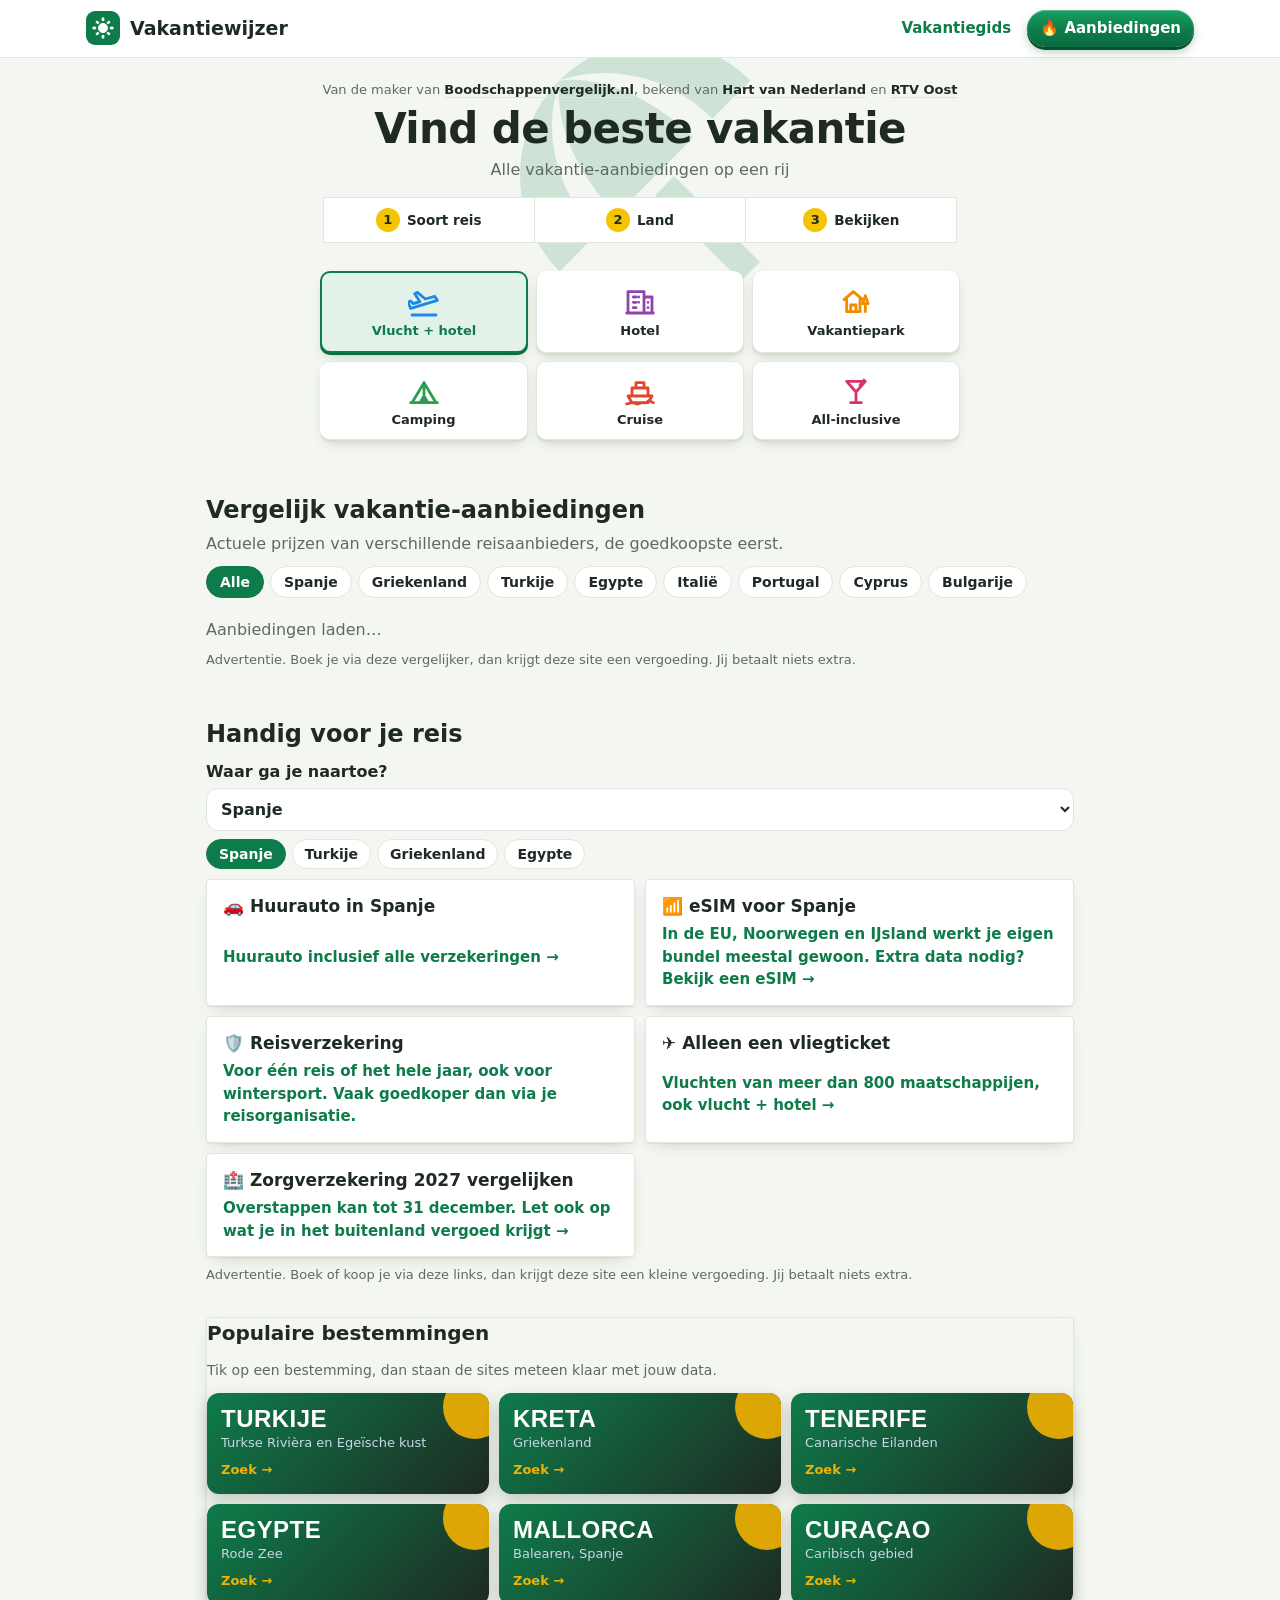
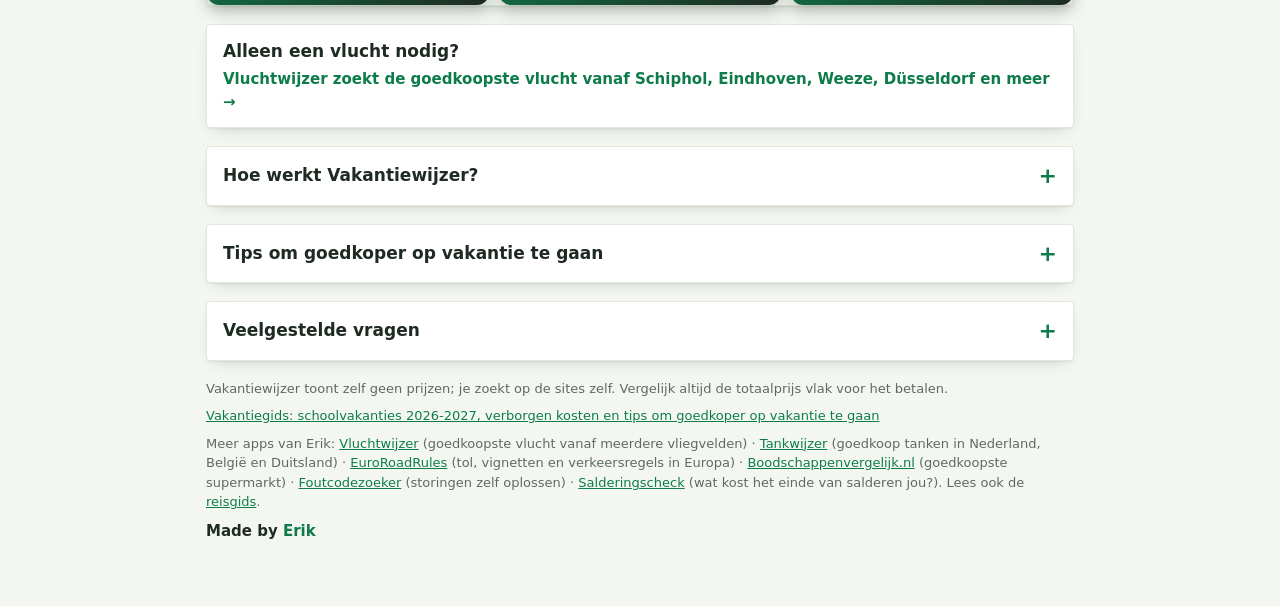
==== site/index.html @ 36daf171 "All-inclusive: Spanje, Italië en Portugal verbergen (geen aanbod) Co-Authored-By: Claude Opus 5.5 <n" ====
<!doctype html>
<html lang="nl">
<head>
<meta charset="utf-8">
<meta name="viewport" content="width=device-width, initial-scale=1, viewport-fit=cover">
<meta name="e0d5a73bd035a1c" content="277030417ea9ada19f69ae08c41fb74b">
<title>Vakantiewijzer – vakantie, park en camping vergelijken</title>
<meta name="description" content="Vul je vakantie één keer in en zoek tegelijk op de beste Nederlandse vakantiesites: pakketreizen, all-inclusive, hotels, vakantieparken en campings. Gratis app.">
<meta name="robots" content="index, follow">
<link rel="canonical" href="https://vakantietoppers.netlify.app/">
<meta property="og:url" content="https://vakantietoppers.netlify.app/">
<meta property="og:type" content="website">
<meta property="og:locale" content="nl_NL">
<meta property="og:site_name" content="Vakantiewijzer">
<meta property="og:title" content="Vakantiewijzer – vakantie, park en camping vergelijken">
<meta property="og:description" content="Zoek tegelijk op Booking.com, Zoover, TUI, Sunweb, Center Parcs, Landal, Eurocampings en meer.">
<meta property="og:image" content="https://vakantietoppers.netlify.app/deelplaatje.png">
<meta property="og:image:width" content="1200">
<meta property="og:image:height" content="630">
<meta name="twitter:card" content="summary_large_image">
<script type="application/ld+json">{"@context":"https://schema.org","@graph":[{"@type":"WebSite","@id":"https://vakantietoppers.netlify.app/#site","url":"https://vakantietoppers.netlify.app/","name":"Vakantiewijzer","inLanguage":"nl","publisher":{"@id":"https://vakantietoppers.netlify.app/#erik"}},{"@type":"Person","@id":"https://vakantietoppers.netlify.app/#erik","name":"Erik","email":"djbeltman35@gmail.com"},{"@type":"WebApplication","name":"Vakantiewijzer","url":"https://vakantietoppers.netlify.app/","applicationCategory":"TravelApplication","operatingSystem":"Alle (web-app)","inLanguage":"nl","isAccessibleForFree":true,"description":"Gratis app om pakketreizen, hotels, vakantieparken en campings in één keer te zoeken op de beste Nederlandse vakantiesites.","featureList":["Pakketreis, hotel, vakantiepark of camping","Zoekopdracht ingevuld op Booking.com, Expedia, Hotels.com, Kayak en Airbnb","Schoolvakanties 2026-2027 met één tik","Filter all-inclusive"],"offers":{"@type":"Offer","price":"0","priceCurrency":"EUR"},"author":{"@id":"https://vakantietoppers.netlify.app/#erik"},"image":"https://vakantietoppers.netlify.app/deelplaatje.png"},{"@type":"FAQPage","mainEntity":[{"@type":"Question","name":"Is Vakantiewijzer gratis?","acceptedAnswer":{"@type":"Answer","text":"Ja. Vakantiewijzer is gratis en je hebt geen account nodig. Je boekt zelf op de vakantiesite die je kiest."}},{"@type":"Question","name":"Toont Vakantiewijzer zelf prijzen?","acceptedAnswer":{"@type":"Answer","text":"Nee. Je vult je reis één keer in en opent dezelfde zoekopdracht op de vakantiesites. Bij Booking.com, Expedia, Hotels.com, Kayak en Airbnb staan je bestemming, data en personen al ingevuld."}},{"@type":"Question","name":"Op welke sites kan ik zoeken?","acceptedAnswer":{"@type":"Answer","text":"Voor pakketreizen onder meer Zoover, TUI, Sunweb, Corendon, D-reizen, Prijsvrij, VakantieDiscounter en ANWB Reizen. Voor hotels Booking.com, Expedia, Hotels.com, Kayak, Trivago en Airbnb. Voor vakantieparken onder meer Center Parcs, Landal, Roompot en EuroParcs, en voor campings onder meer Eurocampings."}},{"@type":"Question","name":"Wanneer zijn de schoolvakanties in 2026-2027?","acceptedAnswer":{"@type":"Answer","text":"De kerstvakantie is van 19 december 2026 tot en met 3 januari 2027 in alle regio's. De zomervakantie 2027 begint in regio Noord op 10 juli, in Midden op 17 juli en in Zuid op 24 juli."}},{"@type":"Question","name":"Waar let ik op bij een pakketreis?","acceptedAnswer":{"@type":"Answer","text":"Vergelijk de totaalprijs vlak voor het betalen. De Consumentenbond vond dat 83% van de aanbiedingen niet te boeken was voor de geadverteerde prijs. Let op toeristenbelasting, boekingskosten en verplichte bijdragen."}}]}]}</script>
<meta name="theme-color" content="#0e7c4a">
<link rel="manifest" href="manifest.webmanifest">
<link rel="icon" href="icon-192.png" type="image/png">
<link rel="apple-touch-icon" href="apple-touch-icon.png">
<meta name="apple-mobile-web-app-capable" content="yes">
<meta name="mobile-web-app-capable" content="yes">
<meta name="apple-mobile-web-app-title" content="Vakantiewijzer">
<link rel="preload" href="/fonts/big-shoulders-display-900.woff2" as="font" type="font/woff2" crossorigin><link rel="preload" href="/fonts/big-shoulders-display-800.woff2" as="font" type="font/woff2" crossorigin><link rel="preload" href="/fonts/atkinson-hyperlegible-400.woff2" as="font" type="font/woff2" crossorigin><style>@font-face{font-family:'Atkinson Hyperlegible';font-style:normal;font-weight:400;font-display:optional;src:url(/fonts/atkinson-hyperlegible-400.woff2) format('woff2')}@font-face{font-family:'Atkinson Hyperlegible';font-style:normal;font-weight:700;font-display:optional;src:url(/fonts/atkinson-hyperlegible-700.woff2) format('woff2')}@font-face{font-family:'Big Shoulders Display';font-style:normal;font-weight:700;font-display:swap;src:url(/fonts/big-shoulders-display-700.woff2) format('woff2')}@font-face{font-family:'Big Shoulders Display';font-style:normal;font-weight:800;font-display:swap;src:url(/fonts/big-shoulders-display-800.woff2) format('woff2')}@font-face{font-family:'Big Shoulders Display';font-style:normal;font-weight:900;font-display:swap;src:url(/fonts/big-shoulders-display-900.woff2) format('woff2')}@font-face{font-family:'JetBrains Mono';font-style:normal;font-weight:500;font-display:optional;src:url(/fonts/jetbrains-mono-500.woff2) format('woff2')}@font-face{font-family:'JetBrains Mono';font-style:normal;font-weight:700;font-display:optional;src:url(/fonts/jetbrains-mono-700.woff2) format('woff2')}
/* Layout: zelfde familie als Vluchtwijzer. Telefoon: één kolom (soort vakantie, vier vragen, sites). Computer: formulier links, sites rechts. */
:root{
  --bg:#f4f7f1; --paper:#FFFFFF; --ink:#1e2a22; --muted:#5d6a61; --line:#e1e7dc; --soft:#f7faf5;
  --accent:#0e7c4a; --accent-ink:#FFFFFF; --accent-soft:#e2f2e8; --signal:#F2B200; --signal-ink:#1A1400; --good:#1D7A4C; --good-soft:#E3F3EA; --warn:#9A5B00; --warn-soft:#FBF0DA;
  --f-display:"Big Shoulders Display","Arial Narrow",Impact,sans-serif;
  --f-body:"Atkinson Hyperlegible",system-ui,-apple-system,"Segoe UI",sans-serif;
  --f-mono:"JetBrains Mono",ui-monospace,Menlo,Consolas,monospace;
  --r:14px; color-scheme:light;
}
@media (prefers-color-scheme: dark){:root{
  --bg:#121813; --paper:#1a221c; --ink:#e9efe8; --muted:#a3b0a6; --line:#2b362e; --soft:#161e18;
  --accent:#3fbf7f; --accent-ink:#0f1a13; --accent-soft:#1d3326; --good:#62CC98; --good-soft:#163527; --warn:#F2B866; --warn-soft:#3A2C12; color-scheme:dark}}
*{box-sizing:border-box}
html{padding-top:env(safe-area-inset-top,0px);padding-bottom:env(safe-area-inset-bottom,0px);background:var(--bg)}
body{margin:0;background:var(--bg);color:var(--ink);font-family:var(--f-body);font-size:16px;line-height:1.5;-webkit-text-size-adjust:100%}
[hidden]{display:none!important}
button{font:inherit;color:inherit}
:focus-visible{outline:3px solid var(--signal);outline-offset:2px}
.wrap{max-width:640px;margin:0 auto;padding-block:16px 48px;padding-left:max(16px,env(safe-area-inset-left,0px));padding-right:max(16px,env(safe-area-inset-right,0px));display:grid;grid-template-columns:minmax(0,1fr);gap:18px}

.brand{display:flex;align-items:center;gap:12px;min-width:0}
.mark{width:52px;height:52px;border-radius:12px;background:var(--accent);display:grid;place-items:center;flex:none}
.mark svg{width:32px;height:32px;fill:#fff}
.brand b{font-family:var(--f-display);font-weight:900;-webkit-text-stroke:.6px currentColor;font-size:44px;letter-spacing:.02em;text-transform:uppercase;line-height:1;white-space:nowrap;overflow:hidden}
.brand b span{background:var(--signal);color:var(--signal-ink);padding:0 .08em;margin-left:.04em;-webkit-text-stroke-color:var(--signal-ink)}
.hero h1{font-family:var(--f-display);font-weight:800;text-transform:uppercase;font-size:40px;line-height:1.05;margin:4px 0 0;white-space:nowrap;overflow:hidden}

/* soort vakantie */
.types{display:grid;grid-template-columns:repeat(5,minmax(0,1fr));gap:6px}
.types button{display:grid;justify-items:center;gap:4px;padding:12px 4px;border-radius:12px;border:1px solid var(--line);background:var(--paper);cursor:pointer;font-weight:700;font-size:13px;line-height:1.2;text-align:center;color:var(--muted)}
.types button svg{width:28px;height:28px;fill:none;stroke:currentColor;stroke-width:1.8;stroke-linecap:round;stroke-linejoin:round}
.types button[aria-pressed="true"]{border:2px solid var(--accent);color:var(--accent);background:var(--accent-soft)}

/* formulier */
form.card{background:var(--paper);border:1px solid var(--line);border-radius:var(--r);display:grid;padding:6px 16px 18px}
.step{display:grid;grid-template-columns:32px minmax(0,1fr);gap:4px 12px;padding:16px 0;border-bottom:1px solid var(--line)}
.step:last-of-type{border-bottom:0}
.num{grid-row:1 / span 2;width:32px;height:32px;border-radius:50%;background:var(--accent-soft);color:var(--accent);font-weight:700;display:grid;place-items:center;font-size:15px}
.step h2{margin:3px 0 8px;font-size:18px;font-weight:700;line-height:1.3}
.step .body{display:grid;grid-template-columns:minmax(0,1fr);gap:10px;min-width:0}
.hint{margin:0;font-size:14px;color:var(--muted)}
.field{width:100%;min-width:0;font:inherit;font-size:17px;color:var(--ink);background:var(--soft);border:1px solid var(--line);border-radius:10px;padding:12px 14px;min-height:50px}
label{display:grid;gap:4px;min-width:0}
.lbl{font-size:13px;font-weight:700;color:var(--muted)}
.dates{display:grid;grid-template-columns:1fr 1fr;gap:10px}
.dates input{font-size:16px}
.nights{font-size:14px;color:var(--muted)}
.pax{display:flex;align-items:center;justify-content:space-between;gap:12px}
.stepper{display:flex;align-items:center;gap:6px}
.stepper button{width:44px;height:44px;border-radius:50%;border:1px solid var(--line);background:var(--soft);font-size:22px;font-weight:700;cursor:pointer;line-height:1}
.stepper input{width:3ch;text-align:center;border:0;background:none;font:inherit;font-size:20px;font-weight:700;color:var(--ink);padding:0;-moz-appearance:textfield}
.stepper input::-webkit-inner-spin-button{-webkit-appearance:none}
.switch{display:flex;align-items:center;justify-content:space-between;gap:12px;cursor:pointer;padding:4px 0}
.switch input{appearance:none;-webkit-appearance:none;width:50px;height:30px;border-radius:999px;background:var(--line);position:relative;cursor:pointer;flex:none;margin:0;transition:background .2s}
.switch input::after{content:"";position:absolute;top:3px;left:3px;width:24px;height:24px;border-radius:50%;background:#fff;box-shadow:0 1px 3px rgba(0,0,0,.3);transition:left .2s}
.switch input:checked{background:var(--accent)}
.switch input:checked::after{left:23px}
.aiNote{margin:0;font-size:14px;color:var(--accent);background:var(--accent-soft);border-radius:10px;padding:8px 12px}
.site .tip{grid-column:1 / -1;font-size:13px;color:var(--accent);background:var(--accent-soft);border-radius:8px;padding:6px 10px}
.err{color:#C2362B;font-weight:700;margin:4px 0 0}
.go{width:100%;margin-top:6px;padding:16px;border:0;border-radius:12px;background:var(--accent);color:var(--accent-ink);font-size:18px;font-weight:700;cursor:pointer}

/* resultaten */
.results{display:grid;gap:12px;align-content:start}
.results h2.big{font-family:var(--f-display);font-weight:800;text-transform:uppercase;font-size:48px;line-height:1;margin:6px 0 0;color:var(--accent);white-space:nowrap;overflow:hidden}
.summary{color:var(--muted);font-size:15px;margin:0}
.summary strong{color:var(--ink)}
.group{display:grid;gap:10px}
.group h3{margin:6px 0 0;font-size:15px;text-transform:uppercase;letter-spacing:.06em;color:var(--muted)}
.sites{list-style:none;margin:0;padding:0;display:grid;gap:10px}
.site{display:grid;grid-template-columns:minmax(0,1fr) auto;align-items:center;gap:6px 14px;padding:14px 16px;border-radius:var(--r);border:1px solid var(--line);background:var(--paper);text-decoration:none;color:inherit}
.site:hover{border-color:var(--accent)}
.site .nm{font-weight:700;font-size:18px;display:flex;align-items:center;gap:8px;flex-wrap:wrap}
.site .why{grid-column:1;font-size:14px;color:var(--muted)}
.site .warn{grid-column:1 / -1;font-size:13px;color:var(--warn);background:var(--warn-soft);border-radius:8px;padding:6px 10px}
.site .go2{grid-row:1 / span 2;grid-column:2;font-weight:700;color:var(--accent);white-space:nowrap}
.badge{font-size:12px;font-weight:700;padding:3px 8px;border-radius:999px;background:var(--soft);color:var(--muted)}
.badge.ok{background:var(--good-soft);color:var(--good)}
.badge.top{background:var(--signal);color:var(--signal-ink)}
.ready .site{border-left:4px solid var(--accent)}
.note{margin:0;font-size:14px;color:var(--muted)}

details.card{background:var(--paper);border:1px solid var(--line);border-radius:var(--r)}
details summary{list-style:none;cursor:pointer;padding:16px;display:flex;align-items:center;gap:10px;font-weight:700;font-size:17px}
details summary::-webkit-details-marker{display:none}
details summary::after{content:"+";margin-left:auto;font-size:22px;color:var(--accent);line-height:1}
details[open] summary::after{content:"−"}
details .inner{padding:0 16px 16px;display:grid;gap:10px}
details .inner p{margin:0;max-width:65ch}
details .inner a{color:var(--accent)}
.tips{margin:0;padding-left:20px;display:grid;gap:8px}
footer{color:var(--muted);font-size:13px;text-align:center;display:grid;gap:8px}
footer p{margin:0}
footer a{color:var(--accent)}
footer .made{font-size:15px;font-weight:700;color:var(--ink)}
footer .made a{color:var(--accent);text-decoration:none}

@media (max-width:420px){.types button{font-size:11px;padding:10px 2px}.types button svg{width:24px;height:24px}}
@media (max-width:380px){.dates{grid-template-columns:1fr}}
@media (min-width:960px){
  .wrap{max-width:1180px;grid-template-columns:420px minmax(0,1fr);column-gap:40px;padding-block:0 64px;align-items:start}
  form.card{position:sticky;top:20px}
  .col{padding-top:28px}
  footer{text-align:left}
  .sites{grid-template-columns:1fr 1fr}
}
@media (min-width:960px) and (max-height:820px){form.card{position:static}}
@media (prefers-reduced-motion:reduce){*{scroll-behavior:auto!important}}
.partners{margin:14px 0}.partners h2{margin:0 0 8px}.pgrid{display:grid;gap:10px;margin-top:10px}@media(min-width:700px){.pgrid{grid-template-columns:1fr 1fr}}.partners .ad{font-size:13px;color:var(--muted);margin:8px 0 0}.rp-l{display:grid;gap:4px;font-weight:700}.rp-l select{padding:10px;border:1px solid var(--line);border-radius:12px;font:inherit;background:var(--paper);color:var(--ink)}.rp-chips{display:flex;gap:6px;flex-wrap:wrap;margin-top:8px}.rp-chips button{border:1px solid var(--line);background:var(--paper);color:var(--ink);border-radius:999px;padding:6px 12px;font:600 14px var(--f-body);cursor:pointer}.rp-chips button.on{background:var(--accent);color:var(--accent-ink);border-color:var(--accent)}[hidden]{display:none!important}
.sister{display:grid;gap:4px;padding:14px 16px;border-radius:14px;border:1px solid var(--line);background:var(--paper);text-decoration:none;color:var(--ink)}
.sister b{font-size:17px}.sister span{color:var(--accent);font-weight:700;font-size:15px}
.sister:hover{border-color:var(--accent)}
footer .apps a{color:var(--accent)}
.brand b{font-size:min(44px,10.9vw)}.hero h1{font-size:min(40px,10.6vw)}@media(min-width:960px){.brand b{font-size:56px}.hero h1{font-size:44px}}
/* blauwe kop met zon */
.top{background:linear-gradient(160deg,#0e7c4a 0%,#0a6239 55%,#1e2a22 100%);color:#fff;overflow:hidden}
.top-in{position:relative;max-width:640px;margin:0 auto;padding-block:18px 64px;padding-left:max(16px,env(safe-area-inset-left,0px));padding-right:max(16px,env(safe-area-inset-right,0px));display:grid;grid-template-columns:minmax(0,1fr);gap:14px}
.top .brand b{color:#fff;-webkit-text-stroke-color:#fff}
.top .brand b span{-webkit-text-stroke-color:var(--signal-ink)}
.top .mark{background:#fff}.top .mark svg{fill:#0e7c4a}
.top .hero{position:relative;z-index:1}
.top .hero h1{color:#fff;margin:0}
.lead{margin:6px 0 0;font-size:17px;line-height:1.45;color:#DCE8F6;max-width:52ch}
.chips{list-style:none;margin:12px 0 0;padding:0;display:flex;flex-wrap:wrap;gap:8px}
.chips li{font-size:13px;font-weight:700;padding:5px 11px 5px 26px;border-radius:999px;background:rgba(255,255,255,.12);border:1px solid rgba(255,255,255,.22);position:relative}
.chips li::before{content:"";position:absolute;left:10px;top:50%;width:8px;height:8px;margin-top:-4px;border-radius:50%;background:var(--signal)}
.arc{position:absolute;right:-50px;top:-40px;width:220px;height:auto;color:rgba(242,178,0,.4);pointer-events:none}
.top .types{position:relative;z-index:1}
.top .types button{background:rgba(255,255,255,.1);border-color:rgba(255,255,255,.25);color:#fff}
.top .types button[aria-pressed="true"]{background:#fff;color:var(--accent);border:2px solid var(--signal)}
form.card{margin-top:-48px;position:relative;z-index:2;box-shadow:0 14px 34px rgba(20,40,28,.18)}
.col{display:grid;grid-template-columns:minmax(0,1fr);gap:18px;min-width:0}
.svw{margin-top:4px}
select.field{appearance:auto;cursor:pointer;font-size:16px}
.site{transition:transform .15s,box-shadow .15s}
.site:hover{transform:translateY(-2px);box-shadow:0 10px 24px rgba(20,40,28,.12)}

/* populaire bestemmingen */
.dests{display:grid;gap:12px}
.dests h2{margin:0;font-size:20px}
.tiles{list-style:none;margin:0;padding:0;display:grid;grid-template-columns:repeat(2,minmax(0,1fr));gap:10px}
.tile{width:100%;display:grid;gap:2px;justify-items:start;text-align:left;padding:14px;border-radius:12px;border:0;cursor:pointer;color:#fff;background:linear-gradient(135deg,#0e7c4a,#1e2a22);position:relative;overflow:hidden;min-height:96px}
.tile::after{content:"";position:absolute;right:-18px;top:-18px;width:64px;height:64px;border-radius:50%;background:var(--signal);opacity:.9}
.tile b{font-family:var(--f-display);font-weight:800;text-transform:uppercase;font-size:24px;line-height:1;letter-spacing:.02em;position:relative;z-index:1}
.tile .where{font-size:13px;color:#C9D7E8}
.tile .look{margin-top:6px;font-size:13px;font-weight:700;color:var(--signal)}
.tile:hover{background:linear-gradient(135deg,#0B6CD0,#0e7c4a)}
.faq h3{margin:4px 0 0;font-size:16px}
@media (prefers-reduced-motion:reduce){.site:hover{transform:none}}
@media (max-width:599px){.chips{display:none}.top-in{padding-block:16px 60px}}
@media (min-width:960px){
  .top-in{max-width:1180px;padding-block:28px 88px}
  .top .hero{max-width:640px}
  .top .types{max-width:640px}
  .arc{right:60px;top:20px;width:260px}
  form.card{margin-top:-64px}
  .tiles{grid-template-columns:repeat(3,minmax(0,1fr))}
}

/* schaduw: witte blokken komen naar voren */
:root{--lift:0 2px 4px rgba(20,40,28,.10),0 10px 22px rgba(20,40,28,.16),0 24px 44px rgba(20,40,28,.12);--lift-hi:0 4px 8px rgba(20,40,28,.12),0 18px 34px rgba(20,40,28,.22),0 34px 60px rgba(20,40,28,.16)}
@media (prefers-color-scheme:dark){:root:not([data-theme="light"]){--lift:0 0 0 1px rgba(255,255,255,.06),0 8px 22px rgba(0,0,0,.45);--lift-hi:0 0 0 1px rgba(255,255,255,.1),0 14px 30px rgba(0,0,0,.55)}}
:root[data-theme="dark"]{--lift:0 0 0 1px rgba(255,255,255,.06),0 8px 22px rgba(0,0,0,.45);--lift-hi:0 0 0 1px rgba(255,255,255,.1),0 14px 30px rgba(0,0,0,.55)}
.card,.site,.sister{box-shadow:var(--lift)}
.site:hover,.sister:hover{box-shadow:var(--lift-hi)}
form.card{box-shadow:var(--lift-hi)}
.tile{box-shadow:0 6px 16px rgba(20,40,28,.22)}
.top .types button[aria-pressed="true"]{box-shadow:0 8px 20px rgba(0,0,0,.25)}
.dcv{margin:14px 0}.dcv h2{margin:0 0 4px}.dcv-sub{margin:0 0 10px;color:var(--muted)}.dcv-chips [hidden]{display:none!important}.dcv-chips{display:flex;gap:6px;overflow-x:auto;scrollbar-width:none;padding-bottom:4px;margin-bottom:10px}.dcv-chips button{flex:0 0 auto;border:1px solid var(--line);background:var(--paper);color:var(--ink);border-radius:999px;padding:7px 13px;font:600 14px var(--f-body);cursor:pointer}.dcv-chips button.on{background:var(--accent);color:var(--accent-ink);border-color:var(--accent)}.dcv-frame{display:block;width:100%;border:0;height:0;overflow:hidden}.dcv-laden{color:var(--muted);margin:6px 0}.dcv-meer{display:block;width:100%;margin-top:10px;padding:12px;border:1px solid var(--accent);background:transparent;color:var(--accent);border-radius:12px;font:700 15px var(--f-body);cursor:pointer}.dcv .ad{font-size:13px;color:var(--muted);margin:8px 0 0}
.badge.ad{background:transparent;border:1px solid var(--line);color:var(--muted);font-weight:600}

/* gbstijl:start */
.top{background:transparent!important;color:var(--ink)!important;overflow:visible!important}
.gbbar{background:var(--paper);border-bottom:1px solid var(--line);position:sticky;top:0;z-index:20}
.gbbar .in{max-width:1140px;margin:0 auto;padding:9px max(16px,env(safe-area-inset-left,0px));display:flex;align-items:center;gap:10px}
.gbbar .brand{display:flex;align-items:center;gap:10px;text-decoration:none;color:var(--ink)}
.gbbar .mark{width:34px!important;height:34px!important;border-radius:9px!important;background:var(--accent)!important;display:grid;place-items:center;flex:none}
.gbbar .mark svg{width:22px!important;height:22px!important;fill:#fff!important;stroke:#fff}
.gbbar .brand b{font-family:var(--f-body)!important;font-weight:700!important;font-size:19px!important;text-transform:none!important;letter-spacing:0!important;-webkit-text-stroke:0!important;color:var(--ink)!important;line-height:1.2!important;white-space:nowrap}
.gbbar .brand b span{background:none!important;color:inherit!important;padding:0!important;margin:0!important;-webkit-text-stroke:0!important}
.top-in{background:transparent!important;text-align:center;padding-block:22px 10px!important;max-width:1140px!important}
.top .hero{max-width:720px!important;margin:0 auto}
.top .hero h1,.hero h1{font-family:var(--f-body)!important;font-weight:700!important;text-transform:none!important;font-size:clamp(28px,4.6vw,42px)!important;line-height:1.12!important;letter-spacing:-.015em;color:var(--ink)!important;white-space:normal!important;text-wrap:balance;margin:0 0 6px!important}
.top .lead,.hero .lead{color:var(--muted)!important;font-size:15px!important;margin:0 auto!important;max-width:56ch}
.top .chips{justify-content:center}
.top .chips li{background:var(--paper)!important;border:1px solid var(--line)!important;color:var(--ink)!important;font-weight:600}
.top .arc{display:none!important}
.card,.deal,.more,.sister{box-shadow:0 1px 2px rgba(20,40,28,.06),0 6px 16px -8px rgba(20,40,28,.25)!important;border:1px solid var(--line)}
form.card{margin-top:0!important}
h2.big{font-family:var(--f-body)!important;font-weight:700!important;text-transform:none!important;font-size:clamp(24px,3.6vw,32px)!important;color:var(--ink)!important;letter-spacing:-.01em;white-space:normal!important}
.top .types{max-width:640px;margin:14px auto 0}
.top .types button{background:var(--paper)!important;border:1px solid var(--line)!important;color:var(--muted)!important;box-shadow:none!important}
.top .types button[aria-pressed="true"]{border:2px solid var(--accent)!important;color:var(--accent)!important;background:var(--accent-soft)!important}
#resTitle{font-family:var(--f-body)!important;font-weight:700!important;text-transform:none!important;font-size:clamp(24px,3.6vw,32px)!important;color:var(--ink)!important;letter-spacing:-.01em;white-space:normal!important}
.maker{font-size:13px;color:var(--muted);margin:0 0 6px}.maker a{color:var(--ink);font-weight:700;text-decoration:none}.maker a:hover{text-decoration:underline}
.go{background:linear-gradient(180deg,#17a061 0%,#0e7c4a 55%,#0b6a3f 100%)!important;color:#fff!important;box-shadow:0 2px 3px rgba(20,40,28,.16),0 7px 14px -6px rgba(20,40,28,.42)}
.top .hero{position:relative;isolation:isolate}.top .hero::before{content:"";position:absolute;left:50%;top:50%;transform:translate(-50%,-50%);width:clamp(220px,30vw,320px);height:clamp(220px,30vw,320px);background:url("data:image/svg+xml,%3Csvg xmlns='http://www.w3.org/2000/svg' viewBox='0 0 24 24'%3E%3Cpath fill='%230e7c4a' d='M13.127 14.56l1.43-1.43 6.44 6.443L19.57 21zm4.293-5.73l2.86-2.86c-3.95-3.95-10.35-3.96-14.3-.02 3.93-1.3 8.31-.25 11.44 2.88zM5.95 5.98c-3.94 3.95-3.93 10.35.02 14.3l2.86-2.86C5.7 14.29 4.65 9.91 5.95 5.98zm.02-.02l-.01.01c-.38 3.01 1.17 6.88 4.3 10.02l5.73-5.73c-3.13-3.13-7.01-4.68-10.02-4.3z'/%3E%3C/svg%3E") center/contain no-repeat;opacity:.16;z-index:-1;pointer-events:none}@media (prefers-color-scheme:dark){.top .hero::before{opacity:.22}}
.gbbar .in{justify-content:space-between}
.gbnav{display:flex;align-items:center;gap:6px}
.gbnav a{text-decoration:none;font-weight:700;font-size:15px;padding:8px 10px;border-radius:10px;color:var(--accent);white-space:nowrap}
.gbnav a:hover{background:var(--accent-soft)}
.gbnav a.pil{background:linear-gradient(180deg,#17a061 0%,#0e7c4a 55%,#0b6a3f 100%);color:#fff;border-radius:999px;padding:7px 13px;box-shadow:inset 0 1px 0 rgba(255,255,255,.28),0 3px 0 #08502f,0 5px 10px rgba(8,80,47,.28)}
@media (max-width:520px){.gbbar .brand b{display:none}}
.maker a{text-decoration:underline;text-decoration-color:var(--line);text-underline-offset:3px;color:var(--ink)}
.top .lead{font-size:16px!important}
@media (max-width:520px){.top .hero h1{font-size:clamp(22px,7.4vw,34px)!important;white-space:nowrap!important}}
.stapjes{list-style:none;display:flex;margin:16px auto 0;padding:0;max-width:640px;background:var(--paper);border:1px solid var(--line)}
.stapjes li{flex:1;display:flex;align-items:center;justify-content:center;gap:7px;padding:10px 4px;font-size:13.5px;font-weight:700;color:var(--ink);border-left:1px solid var(--line)}
.stapjes li:first-child{border-left:0}
.stapjes .n,.num{background:#f5c400!important;color:#1e2a22!important;font-weight:700}
.stapjes .n{width:24px;height:24px;border-radius:50%;display:grid;place-items:center;font-size:13px;flex:none}
.top .types{gap:0!important;background:var(--paper);border:1px solid var(--line)}
.top .types button{border:0!important;border-left:1px solid var(--line)!important;border-radius:0!important;padding:12px 2px!important;color:var(--ink)!important}
.top .types button:first-child{border-left:0!important}
.top .types button svg{color:var(--accent)}
.top .types button[aria-pressed="true"]{background:var(--accent-soft)!important;box-shadow:inset 0 -3px 0 var(--accent)!important;border-top:0!important;border-right:0!important;border-bottom:0!important}
.card,form.card,.site,.more,.sister{border-radius:4px!important}
.field{border-radius:4px!important;background:var(--paper)!important}
.go{border-radius:10px!important;background:linear-gradient(180deg,#17a061 0%,#0e7c4a 55%,#0b6a3f 100%)!important;color:#fff!important;box-shadow:inset 0 1px 0 rgba(255,255,255,.28),0 3px 0 #08502f,0 5px 10px rgba(8,80,47,.28)!important}
.go:active{transform:translateY(2px)}
.top .types button[data-t="pakket"] svg{color:#1e88e5!important}
.top .types button[data-t="hotel"] svg{color:#8e44ad!important}
.top .types button[data-t="park"] svg{color:#f08c00!important}
.top .types button[data-t="camping"] svg{color:#2e9d4f!important}
.top .types button[data-t="cruise"] svg{color:#e0452e!important}
.top .types button svg{stroke-width:2.1!important}
@media (max-width:420px){.top .types button{font-size:10.5px!important;letter-spacing:-.01em}}
.top .types{grid-template-columns:repeat(3,minmax(0,1fr))!important;max-width:640px!important;width:100%}
.top .types button{border-top:1px solid var(--line)!important}
.top .types button:nth-child(-n+3){border-top:0!important}
.top .types button:nth-child(3n+1){border-left:0!important}
.top .types button[data-t="ai"] svg{color:#d6336c!important}
@media (max-width:420px){.top .types button{font-size:12px!important}}
.top .types{gap:8px!important;background:transparent!important;border:0!important}
.top .types button{background:#fff!important;border:1px solid var(--line)!important;border-radius:10px!important;padding:14px 4px 12px!important;box-shadow:0 2px 0 #d5ddd0,0 6px 14px -6px rgba(20,40,28,.28)!important;font-weight:700!important;transition:transform .08s}
#aanbod,#res{scroll-margin-top:12px}
.top .types button:active{transform:translateY(2px);box-shadow:0 0 0 #d5ddd0,0 2px 6px -3px rgba(20,40,28,.3)!important}
.top .types button svg{width:32px!important;height:32px!important}
.top .types button[aria-pressed="true"]{border:2px solid var(--accent)!important;background:var(--accent-soft)!important;color:var(--accent)!important;box-shadow:0 2px 0 #0b6a3f,0 6px 14px -6px rgba(8,80,47,.35)!important}
#f[hidden]{display:none!important}
@media (min-width:960px){.wrap{grid-template-columns:minmax(0,1fr)!important;max-width:900px!important}}
/* gbstijl:end */
</style>
<script src="/installeer.js" defer></script></head>
<body>
<header class="top">
<div class="gbbar"><div class="in"><a class="brand" href="/" aria-label="Vakantiewijzer, naar de startpagina"><span class="mark" aria-hidden="true"><svg viewBox="0 0 24 24"><path d="M12 7a5 5 0 1 0 0 10 5 5 0 0 0 0-10zM11 1h2v3h-2zM11 20h2v3h-2zM1 11h3v2H1zM20 11h3v2h-3zM4.2 5.6l1.4-1.4 2.1 2.1-1.4 1.4zM16.3 17.7l1.4-1.4 2.1 2.1-1.4 1.4zM4.2 18.4l2.1-2.1 1.4 1.4-2.1 2.1zM16.3 6.3l2.1-2.1 1.4 1.4-2.1 2.1z"/></svg></span>
  <b>Vakantie<span>wijzer</span></b></a><nav class="gbnav" aria-label="Menu"><a href="gids/">Vakantiegids</a><a class="pil" href="#aanbod">🔥 Aanbiedingen</a></nav></div></div>
<div class="top-in">
<div class="hero">
  <p class="maker">Van de maker van <a href="https://boodschappenvergelijk.nl/?bron=vakantiewijzer">Boodschappenvergelijk.nl</a>, bekend van <a href="https://www.hartvannederland.nl/advies-en-tips/kopen-besparen/videos/goedkoop-boodschappen-doen-erik-bouwt-vergelijker" target="_blank" rel="noopener">Hart van Nederland</a> en <a href="https://www.oost.nl/nieuws/3720144/rijssenaar-erik-beltman-rekent-af-met-dure-boodschappen-in-vergelijkingswebsite" target="_blank" rel="noopener">RTV Oost</a></p>
<h1>Vind de beste vakantie</h1>
  <p class="lead">Alle vakantie-aanbiedingen op een rij</p>
  <ol class="stapjes" aria-label="Zo werkt het"><li><span class="n">1</span>Soort reis</li><li><span class="n">2</span>Land</li><li><span class="n">3</span>Bekijken</li></ol>
</div>
<div class="types" role="group" aria-label="Soort vakantie" id="types">
  <button type="button" data-t="pakket" aria-pressed="true"><svg viewBox="0 0 24 24"><path d="M2 16l20-6-2-3-7 2-6-5-2 1 4 6-5 1.5-2-2-2 1z"/><path d="M3 21h18"/></svg>Vlucht + hotel</button>
  <button type="button" data-t="hotel" aria-pressed="false"><svg viewBox="0 0 24 24"><path d="M3 21V5h12v16M15 9h6v12M7 9h2M7 13h2M7 17h2M11 9h0M11 13h0M18 13h0M18 17h0M2 21h20"/></svg>Hotel</button>
  <button type="button" data-t="park" aria-pressed="false"><svg viewBox="0 0 24 24"><path d="M3 11l7-6 7 6M5 10v10h10V10M8 20v-5h4v5M19 20v-6M17 14h4l-2-6z"/></svg>Vakantiepark</button>
  <button type="button" data-t="camping" aria-pressed="false"><svg viewBox="0 0 24 24"><path d="M3 20L12 5l9 15zM12 5v15M9 20l3-5 3 5M2 20h20"/></svg>Camping</button>
  <button type="button" data-t="cruise" aria-pressed="false"><svg viewBox="0 0 24 24"><path d="M3 15h18l-3 5H6zM6 15V9h12v6M9 9V5h6v4M2 21c2 0 2-1 4-1s2 1 4 1 2-1 4-1 2 1 4-1 2 1 4 1"/></svg>Cruise</button>
  <button type="button" data-t="ai" aria-pressed="false"><svg viewBox="0 0 24 24"><path d="M5 4h14l-7 8zM12 12v7M8 20h8M15 7l3-4"/></svg>All-inclusive</button>
</div>
<svg class="arc" viewBox="0 0 200 200" aria-hidden="true"><circle cx="100" cy="100" r="34" fill="currentColor"/><g stroke="currentColor" stroke-width="6" stroke-linecap="round"><path d="M100 18v26M100 156v26M18 100h26M156 100h26M42 42l18 18M140 140l18 18M42 158l18-18M140 60l18-18"/></g></svg>
</div>
</header>

<div class="wrap">
<form class="card" id="f" novalidate autocomplete="off" hidden>
  <div class="step">
    <span class="num" aria-hidden="true">1</span>
    <h2><label for="dest">Waar wil je heen?</label></h2>
    <div class="body">
      <input class="field" id="dest" list="destList" placeholder="Bijv. Tenerife, Veluwe of Kroatië">
      <datalist id="destList"></datalist>
      <p class="hint" id="destHint">Een land, eiland, regio of stad.</p>
    </div>
  </div>
  <div class="step">
    <span class="num" aria-hidden="true">2</span>
    <h2>Wanneer?</h2>
    <div class="body">
      <div class="dates">
        <label for="d1"><span class="lbl" id="d1lbl">Vertrek</span><input class="field" id="d1" type="date"></label>
        <label for="d2"><span class="lbl" id="d2lbl">Terug</span><input class="field" id="d2" type="date"></label>
      </div>
      <span class="nights" id="nights"></span>
      <label for="sv" class="svw"><span class="lbl">Of kies een schoolvakantie</span>
        <select class="field" id="sv"><option value="">Schoolvakantie kiezen…</option></select></label>
    </div>
  </div>
  <div class="step">
    <span class="num" aria-hidden="true">3</span>
    <h2>Met hoeveel?</h2>
    <div class="body">
      <div class="pax">
        <label for="pax" style="display:block">Volwassenen</label>
        <div class="stepper">
          <button type="button" id="paxMin" aria-label="Eén persoon minder">−</button>
          <input id="pax" type="number" min="1" max="9" value="2" readonly>
          <button type="button" id="paxPlus" aria-label="Eén persoon meer">+</button>
        </div>
      </div>
      <p class="hint">Met kinderen? Vul hun leeftijd op de site zelf in, dan klopt de prijs.</p>
      <label class="switch" for="ai" id="aiWrap"><span>Alleen all-inclusive<br><span class="hint">Eten en drinken inbegrepen</span></span><input type="checkbox" id="ai" role="switch"></label>
    </div>
  </div>
  <p class="err" id="err" role="alert" hidden></p>
  <button class="go" type="submit">Zoek op de beste sites</button>
</form>

<div class="col">
<section class="results" id="res" aria-live="polite">
  <h2 class="big" id="resTitle">De beste vakantiesites!</h2>
  <p class="summary" id="sum"></p>
  <div class="group ready" id="gReady"><h3>Je zoekopdracht staat al klaar</h3><p class="aiNote" id="aiReady" hidden></p><ul class="sites" id="lReady"></ul></div>
  <div class="group" id="gSelf"><h3>Hier vul je zelf je reis in</h3><p class="aiNote" id="aiSelf" hidden>Zet op deze sites zelf het filter "all-inclusive" aan.</p><ul class="sites" id="lSelf"></ul></div>
</section>

<!-- dcv:start -->
<section class="dcv" id="aanbod" aria-labelledby="dcvH">
  <h2 id="dcvH">Vergelijk vakantie-aanbiedingen</h2>
  <p class="dcv-sub">Actuele prijzen van verschillende reisaanbieders, de goedkoopste eerst.</p>
  <div class="dcv-chips" role="group" aria-label="Kies een bestemming"><button type="button" data-cc="" class="on">Alle</button><button type="button" data-cc="ES">Spanje</button><button type="button" data-cc="GR">Griekenland</button><button type="button" data-cc="TR">Turkije</button><button type="button" data-cc="EG">Egypte</button><button type="button" data-cc="IT">Italië</button><button type="button" data-cc="PT">Portugal</button><button type="button" data-cc="CY">Cyprus</button><button type="button" data-cc="BG">Bulgarije</button></div>
  <iframe class="dcv-frame" id="dcvFrame" title="Vergelijk vakantie-aanbiedingen" scrolling="no"></iframe>
  <p class="dcv-laden" id="dcvLaden">Aanbiedingen laden…</p>
  <button type="button" class="dcv-meer" id="dcvMeer" hidden>Toon meer aanbiedingen</button>
  <p class="ad">Advertentie. Boek je via deze vergelijker, dan krijgt deze site een vergoeding. Jij betaalt niets extra.</p>
</section>
<script>(function(){var C={"mediaId": 448364, "subId": "vakantiewijzer", "extra": {}},cc="",n=3,fr=document.getElementById("dcvFrame"),ro=null,gestart=false;
function hoogte(){try{var d=fr.contentDocument;if(d&&d.body){var h=d.body.scrollHeight;if(h>40){fr.style.height=h+"px";document.getElementById("dcvLaden").hidden=true;document.getElementById("dcvMeer").hidden=false;}}}catch(e){}}
function laad(){var f={};for(var k in C.extra)f[k]=C.extra[k];if(cc)f.destinationCountry={value:[cc]};
var c={mediaId:C.mediaId,subId:C.subId+(cc?"-"+cc.toLowerCase():""),language:"nl",limit:n,limitSplit:n,showFilters:false,filter:f};
fr.style.height="0px";document.getElementById("dcvLaden").hidden=false;document.getElementById("dcvMeer").hidden=true;
fr.srcdoc='<!doctype html><html><head><meta charset="utf-8"><meta name="viewport" content="width=device-width,initial-scale=1"><base target="_blank"><style>html,body{margin:0;background:transparent}</style></head><body><div class="dc-tool dc-vacation-tool" data-config=\''+JSON.stringify(c).replace(/'/g,"&#39;")+'\'></div><script src="https://daisycon.tools/vacation/app.js"><\/script></body></html>';}
fr.addEventListener("load",function(){try{if(ro)ro.disconnect();ro=new ResizeObserver(hoogte);ro.observe(fr.contentDocument.body);}catch(e){}hoogte();setTimeout(hoogte,1500);setTimeout(hoogte,4000);});
document.querySelector("#aanbod .dcv-chips").addEventListener("click",function(e){var b=e.target.closest("[data-cc]");if(!b)return;cc=b.dataset.cc;n=3;
document.querySelectorAll("#aanbod [data-cc]").forEach(function(x){x.classList.toggle("on",x===b);});laad();});
document.getElementById("dcvMeer").addEventListener("click",function(){n+=6;laad();});
function start(){if(gestart)return;gestart=true;laad();}
var KOP={pakket:"Vergelijk vlucht + hotel",ai:"Vergelijk all-inclusive reizen",hotel:"Vergelijk hotels",park:"Vergelijk vakantieparken",camping:"Vergelijk campings",cruise:"Vergelijk vakantie-aanbiedingen"};
window.dcvSoort=function(t,stil){var sec=document.getElementById("aanbod");if(sec)sec.hidden=(t==="cruise");if(t==="cruise")return;var x={};if(t==="pakket")x.travelTransportationType={value:["flight"]};if(t==="ai")x.travelTransportationType={value:["ai"]};if(t==="hotel")x.accommodationType={value:["hotel"]};if(t==="park")x.accommodationType={value:["bungalow","chalet","mobilehome"]};if(t==="camping")x.accommodationType={value:["camping spot","tent","mobilehome"]};
var geenAI={ES:1,IT:1,PT:1};document.querySelectorAll("#aanbod [data-cc]").forEach(function(b){b.hidden=(t==="ai"&&geenAI[b.dataset.cc]===1);});if(t==="ai"&&geenAI[cc]===1){cc="";document.querySelectorAll("#aanbod [data-cc]").forEach(function(b){b.classList.toggle("on",b.dataset.cc==="");});}
C.extra=x;n=3;gestart=true;document.getElementById("dcvH").textContent=KOP[t]||"Vergelijk vakantie-aanbiedingen";laad();
if(!stil){var el=document.getElementById("aanbod");if(el)el.scrollIntoView({behavior:"smooth",block:"start"});}};
if("IntersectionObserver" in window){var io=new IntersectionObserver(function(es){if(es.some(function(x){return x.isIntersecting;})){io.disconnect();start();}},{rootMargin:"600px"});io.observe(document.getElementById("aanbod"));}else start();})();</script>
<!-- dcv:end -->

<section class="partners" aria-labelledby="partH" id="reispartner">
  <h2 id="partH">Handig voor je reis</h2>
  <label class="rp-l"><span>Waar ga je naartoe?</span><select id="rpLand"><option value="0">Spanje</option><option value="1">Italië</option><option value="2">Portugal</option><option value="3">Griekenland</option><option value="4">Turkije</option><option value="5">Frankrijk</option><option value="6">Kroatië</option><option value="7">Cyprus</option><option value="8">Malta</option><option value="9">IJsland</option><option value="10">Noorwegen</option><option value="11">Oostenrijk</option><option value="12">Zwitserland</option><option value="13">Duitsland</option><option value="14">Engeland</option><option value="15">Schotland</option><option value="16">Ierland</option><option value="17">Marokko</option><option value="18">Curaçao</option><option value="19">Egypte</option><option value="20">Tunesië</option><option value="21">Kaapverdië</option><option value="22">Dubai (VAE)</option><option value="23">Verenigde Staten</option><option value="24">Mexico</option><option value="25">Dominicaanse Republiek</option><option value="26">Aruba</option><option value="27">Thailand</option><option value="28">Indonesië / Bali</option><option value="29">Japan</option></select></label>
  <div class="rp-chips"><button type="button" data-rp="0">Spanje</button><button type="button" data-rp="4">Turkije</button><button type="button" data-rp="3">Griekenland</button><button type="button" data-rp="19">Egypte</button></div>
  <div class="pgrid">
    <a class="sister" id="rpCar" rel="sponsored noopener" target="_blank" href="https://www.awin1.com/cread.php?awinmid=128671&amp;awinaffid=3152283&amp;clickref=vakantiewijzer"><b id="rpCarB">🚗 Huurauto in Spanje</b><span>Huurauto inclusief alle verzekeringen →</span></a>
    <a class="sister" id="rpSim" rel="sponsored noopener" target="_blank" href="https://www.awin1.com/cread.php?awinmid=128623&amp;awinaffid=3152283&amp;clickref=vakantiewijzer"><b id="rpSimB">📶 eSIM voor Spanje</b><span id="rpSimT">Mobiel internet zonder dure roaming →</span></a>
    <a class="sister" rel="sponsored noopener" target="_blank" href="https://www.awin1.com/cread.php?awinmid=78144&amp;awinaffid=3152283&amp;clickref=vakantiewijzer&amp;ued=https%3A%2F%2Fwww.hansemerkur.nl%2Freisverzekeringen"><b>🛡️ Reisverzekering</b><span>Voor één reis of het hele jaar, ook voor wintersport. Vaak goedkoper dan via je reisorganisatie.</span></a>
    <a class="sister" rel="sponsored noopener" target="_blank" href="https://www.awin1.com/cread.php?awinmid=63484&amp;awinaffid=3152283&amp;clickref=vakantiewijzer&amp;ued=https%3A%2F%2Fwww.vliegwinkel.nl%2F"><b>✈️ Alleen een vliegticket</b><span>Vluchten van meer dan 800 maatschappijen, ook vlucht + hotel →</span></a>
    <a class="sister" rel="sponsored noopener" target="_blank" href="https://www.awin1.com/cread.php?awinmid=107738&amp;awinaffid=3152283&amp;clickref=vakantiewijzer&amp;ued=https%3A%2F%2Fwww.poliswijzer.nl%2Fzorgverzekering"><b>🏥 Zorgverzekering 2027 vergelijken</b><span>Overstappen kan tot 31 december. Let ook op wat je in het buitenland vergoed krijgt →</span></a>
  </div>
  <p class="ad">Advertentie. Boek of koop je via deze links, dan krijgt deze site een kleine vergoeding. Jij betaalt niets extra.</p>
</section>
<script>(function(){var D=[["Spanje", "spanje", "spain", true], ["Italië", "italie", "italy", true], ["Portugal", "portugal", "portugal", true], ["Griekenland", "griekenland", "greece", true], ["Turkije", "turkije", "turkey", false], ["Frankrijk", "frankrijk", "france", true], ["Kroatië", "kroatie", "croatia", true], ["Cyprus", "cyprus", "cyprus", true], ["Malta", "malta", "malta", true], ["IJsland", "ijsland", "iceland", true], ["Noorwegen", "noorwegen", "norway", true], ["Oostenrijk", "oostenrijk", "austria", true], ["Zwitserland", "zwitserland", "switzerland", false], ["Duitsland", "duitsland", "germany", true], ["Engeland", "engeland", "united-kingdom", false], ["Schotland", "schotland", "united-kingdom", false], ["Ierland", "ierland", "ireland", true], ["Marokko", "marokko", "morocco", false], ["Curaçao", "curacao", "curacao", false], ["Egypte", "", "egypt", false], ["Tunesië", "", "tunisia", false], ["Kaapverdië", "", "cape-verde", false], ["Dubai (VAE)", "", "united-arab-emirates", false], ["Verenigde Staten", "", "united-states", false], ["Mexico", "", "mexico", false], ["Dominicaanse Republiek", "", "dominican-republic", false], ["Aruba", "", "aruba", false], ["Thailand", "", "thailand", false], ["Indonesië / Bali", "", "indonesia", false], ["Japan", "", "japan", false]],S="vakantiewijzer";
function aw(m,u){return "https://www.awin1.com/cread.php?awinmid="+m+"&awinaffid=3152283&clickref="+S+"&ued="+encodeURIComponent(u);}
function zet(i){var d=D[i];if(!d)return;var sel=document.getElementById("rpLand");sel.value=i;
var c=document.getElementById("rpCar");if(d[1]){c.hidden=false;c.href=aw(128671,"https://www.sunnycars.nl/auto-huren/"+d[1]+"/");document.getElementById("rpCarB").textContent="🚗 Huurauto in "+d[0];}else{c.hidden=true;}
document.getElementById("rpSim").href=aw(128623,"https://saily.com/nl/esim-"+d[2]+"/");document.getElementById("rpSimB").textContent="📶 eSIM voor "+d[0];
document.getElementById("rpSimT").textContent=d[3]?"In de EU, Noorwegen en IJsland werkt je eigen bundel meestal gewoon. Extra data nodig? Bekijk een eSIM →":"Buiten de EU is roamen duur. Regel vooraf data met een eSIM →";
document.querySelectorAll("#reispartner [data-rp]").forEach(function(b){b.classList.toggle("on",+b.dataset.rp===i);});
try{localStorage.setItem("rp_land",i);}catch(e){}}
document.getElementById("rpLand").addEventListener("change",function(e){zet(+e.target.value);});
document.querySelector("#reispartner .rp-chips").addEventListener("click",function(e){var b=e.target.closest("[data-rp]");if(b)zet(+b.dataset.rp);});
var st=0;try{st=+(localStorage.getItem("rp_land")||0);}catch(e){}zet(st);})();</script>

<section class="dests card" aria-labelledby="destH">
  <h2 id="destH">Populaire bestemmingen</h2>
  <p class="note">Tik op een bestemming, dan staan de sites meteen klaar met jouw data.</p>
  <ul class="tiles" id="tiles"></ul>
</section>

<a class="sister" href="https://vluchtwijzer.netlify.app/"><b>Alleen een vlucht nodig?</b><span>Vluchtwijzer zoekt de goedkoopste vlucht vanaf Schiphol, Eindhoven, Weeze, Düsseldorf en meer →</span></a>



<details class="card">
  <summary>Hoe werkt Vakantiewijzer?</summary>
  <div class="inner">
    <p>Vakantiewijzer zoekt je vakantie in één keer op de beste Nederlandse vakantiesites. Kies wat voor vakantie je zoekt: een pakketreis met vlucht en hotel, alleen een hotel, een vakantiepark of een camping. Vul je bestemming, data en het aantal personen in, en open dezelfde zoekopdracht bij Booking.com, Expedia, Airbnb, Zoover, TUI, Sunweb, Corendon, Center Parcs, Landal, Roompot, Eurocampings en meer.</p>
    <p>Wil je all-inclusive, zet dan de schakelaar aan. Vakantiewijzer is gratis en werkt op je telefoon en computer. Lees ook de <a href="gids/">vakantiegids</a>, met de <a href='/gids/schoolvakanties-2026-2027'>schoolvakanties 2026-2027</a>, <a href='/gids/pakketreis-verborgen-kosten'>verborgen kosten bij pakketreizen</a> en <a href='/gids/acsi-campingcard'>korting op campings</a>.</p>
  </div>
</details>

<details class="card">
  <summary>Tips om goedkoper op vakantie te gaan</summary>
  <div class="inner"><ul class="tips" id="tips"></ul></div>
</details>

<details class="card" id="faq">
  <summary>Veelgestelde vragen</summary>
  <div class="inner faq">
    <h3>Is Vakantiewijzer gratis?</h3>
    <p>Ja. Vakantiewijzer is gratis en je hebt geen account nodig. Je boekt zelf op de vakantiesite die je kiest.</p>
    <h3>Toont Vakantiewijzer zelf prijzen?</h3>
    <p>Nee. Je vult je reis één keer in en opent dezelfde zoekopdracht op de vakantiesites. Bij Booking.com, Expedia, Hotels.com, Kayak en Airbnb staan je bestemming, data en personen al ingevuld.</p>
    <h3>Op welke sites kan ik zoeken?</h3>
    <p>Voor pakketreizen onder meer Zoover, TUI, Sunweb, Corendon, D-reizen, Prijsvrij, VakantieDiscounter en ANWB Reizen. Voor hotels Booking.com, Expedia, Hotels.com, Kayak, Trivago en Airbnb. Voor vakantieparken onder meer Center Parcs, Landal, Roompot en EuroParcs, en voor campings onder meer Eurocampings.</p>
    <h3>Wanneer zijn de schoolvakanties in 2026-2027?</h3>
    <p>De kerstvakantie is van 19 december 2026 tot en met 3 januari 2027 in alle regio's. De zomervakantie 2027 begint in regio Noord op 10 juli, in Midden op 17 juli en in Zuid op 24 juli.</p>
    <h3>Waar let ik op bij een pakketreis?</h3>
    <p>Vergelijk de totaalprijs vlak voor het betalen. De Consumentenbond vond dat 83% van de aanbiedingen niet te boeken was voor de geadverteerde prijs. Let op toeristenbelasting, boekingskosten en verplichte bijdragen.</p>
    <p>Alle data per regio: <a href="/gids/schoolvakanties-2026-2027.html">schoolvakanties 2026-2027</a>.</p>
  </div>
</details>

<footer>
  <p>Vakantiewijzer toont zelf geen prijzen; je zoekt op de sites zelf. Vergelijk altijd de totaalprijs vlak voor het betalen.</p>
  <p><a href="gids/">Vakantiegids: schoolvakanties 2026-2027, verborgen kosten en tips om goedkoper op vakantie te gaan</a></p>
  <p class="apps">Meer apps van Erik: <a href="https://vluchtwijzer.netlify.app/">Vluchtwijzer</a> (goedkoopste vlucht vanaf meerdere vliegvelden) · <a href="https://goedkopertanken.netlify.app/">Tankwijzer</a> (goedkoop tanken in Nederland, België en Duitsland) · <a href="https://euroroadrules.eu/nl/">EuroRoadRules</a> (tol, vignetten en verkeersregels in Europa) · <a href="https://boodschappenvergelijk.nl/">Boodschappenvergelijk.nl</a> (goedkoopste supermarkt) · <a href="https://foutcodezoeker.nl/">Foutcodezoeker</a> (storingen zelf oplossen) · <a href="https://salderingscheck-nl.netlify.app/">Salderingscheck</a> (wat kost het einde van salderen jou?). Lees ook de <a href="https://vluchtwijzer.netlify.app/gids/">reisgids</a>.</p>
  <p class="made">Made by <a href="mailto:djbeltman35@gmail.com">Erik</a></p>
</footer>
</div>
</div>

<script>
const $=id=>document.getElementById(id);
const esc=s=>String(s).replace(/[&<>"]/g,c=>({"&":"&amp;","<":"&lt;",">":"&gt;",'"':"&quot;"}[c]));
const iso=d=>d.toISOString().slice(0,10);
const nl=d=>new Date(d+"T12:00").toLocaleDateString("nl-NL",{weekday:"short",day:"numeric",month:"short"});
function store(k,v){try{localStorage.setItem(k,JSON.stringify(v))}catch(e){}}
function load(k){try{return JSON.parse(localStorage.getItem(k))}catch(e){return null}}

/* ---------- links met reis ingevuld (formaten die bekend en stabiel zijn) ---------- */
const enc=encodeURIComponent;
const L={
  booking:s=>`https://www.booking.com/searchresults.nl.html?ss=${enc(s.dest)}&checkin=${s.d1}&checkout=${s.d2}&group_adults=${s.p}&no_rooms=1&group_children=0${s.ai?"&nflt=mealplan%3D4":""}`,
  expedia:s=>`https://www.expedia.nl/Hotel-Search?destination=${enc(s.dest)}&startDate=${s.d1}&endDate=${s.d2}&adults=${s.p}`,
  hotelscom:s=>`https://nl.hotels.com/Hotel-Search?destination=${enc(s.dest)}&startDate=${s.d1}&endDate=${s.d2}&adults=${s.p}`,
  airbnb:s=>`https://www.airbnb.nl/s/${enc(s.dest)}/homes?checkin=${s.d1}&checkout=${s.d2}&adults=${s.p}`,
  kayak:s=>`https://www.kayak.nl/hotels/${enc(s.dest)}/${s.d1}/${s.d2}/${s.p}adults?sort=price_a`
};

/* ---------- sites per soort vakantie ---------- */
const COSTS="Consumentenbond: bij reisaanbieders kwamen verplichte kosten (toeristenbelasting, boekingskosten) vaak pas later bij de prijs.";
const TYPES={
  pakket:{title:"De beste pakketreizen!",hint:"Een land, eiland of regio, bijv. Turkije, Kreta of Costa del Sol.",
    sites:[
      {n:"Zoover",why:"Vergelijkt reizen van veel reisorganisaties, met reviews van reizigers.",top:true,home:"https://www.zoover.nl/"},
      {n:"TUI",why:"Grootste reisorganisatie van Nederland, veel vertrekvliegvelden.",home:"https://www.tui.nl/"},
      {n:"Sunweb",why:"Veel zonvakanties en all-inclusive, ook vanaf België en Duitsland.",home:"https://www.sunweb.nl/"},
      {n:"Corendon",why:"Sterk in Turkije, Griekenland en Curaçao.",home:"https://www.corendon.nl/",warn:COSTS},
      {n:"D-reizen",why:"Veel reisbureaus in Nederland, ook online.",home:"https://www.d-reizen.nl/",warn:"Consumentenbond: prijs veranderde vaak sterk tijdens het boeken."},
      {n:"Prijsvrij",why:"Scherpe prijzen, vaak met vertrek vanaf Duitse vliegvelden.",home:"https://www.prijsvrij.nl/",warn:"Consumentenbond: prijs veranderde vaak sterk tijdens het boeken."},
      {n:"VakantieDiscounter",why:"Veel aanbiedingen en last-minutes.",home:"https://www.vakantiediscounter.nl/"},
      {n:"ANWB Reizen",why:"Reizen van de ANWB, ook autovakanties.",home:"https://www.anwb.nl/vakantie"}
    ],
    ready:[{n:"Booking.com",k:"booking",why:"Alleen het hotel; boek de vlucht dan los in Vluchtwijzer. Soms goedkoper dan een pakket."},
           {n:"Expedia",k:"expedia",why:"Hotels; bij Expedia kun je daarna ook een vlucht toevoegen."}],
    tips:["Zet de prijs voor jouw reis naast elkaar vlak vóór het betalen. De Consumentenbond vond dat 83% van de aanbiedingen niet te boeken was voor de geadverteerde prijs.",
          "Let op toeristenbelasting, boekingskosten en verplichte bijdragen. Die kunnen honderden euro's schelen.",
          "Reken ook uit wat vlucht en hotel los kosten. Gebruik daarvoor Vluchtwijzer en de hotelsites hier.",
          "Vertrek vanaf Düsseldorf, Weeze of Brussel is vaak goedkoper, maar tel de reiskosten erbij op."]},
  hotel:{title:"De beste hotelsites!",hint:"Een stad, eiland of regio, bijv. Barcelona of Tenerife.",
    sites:[
      {n:"Trivago",why:"Vergelijkt hotelprijzen van veel boekingssites.",home:"https://www.trivago.nl/"}
    ],
    ready:[
      {n:"Booking.com",k:"booking",top:true,why:"Grootste aanbod, vaak gratis annuleren."},
      {n:"Expedia",k:"expedia",why:"Vaak ledenprijzen; handig als je ook een vlucht zoekt."},
      {n:"Hotels.com",k:"hotelscom",why:"Zelfde aanbod als Expedia, met eigen spaarprogramma."},
      {n:"Kayak",k:"kayak",why:"Vergelijkt hotelprijzen van verschillende sites."},
      {n:"Airbnb",k:"airbnb",why:"Appartementen en huizen, handig met een groep of gezin."}
    ],
    tips:["Kijk na het vergelijken ook op de site van het hotel zelf. Direct boeken is vaak goedkoper of geeft extra's, zoals ontbijt.",
          "Inchecken op zondag of doordeweeks is vaak goedkoper dan op vrijdag of zaterdag.",
          "Let op toeristenbelasting en schoonmaakkosten; die staan niet altijd in de eerste prijs."]},
  park:{title:"De beste vakantieparken!",hint:"Een regio of plaats, bijv. Veluwe, Zeeland of Sauerland.",
    sites:[
      {n:"Parkvakanties.nl",why:"Vergelijkt vakantieparken in Nederland en daarbuiten, met reviews.",top:true,home:"https://www.parkvakanties.nl/vakantiepark-zoeken/"},
      {n:"Bungalow.Net",why:"Bungalows en vakantieparken in Nederland en de rest van Europa.",aff:true,home:"https://lt45.net/c/?si=11126&li=1495538&wi=448364&ws=vakantiewijzer-park"},
      {n:"Center Parcs",why:"Parken met subtropisch zwembad, in Nederland, België en Duitsland.",home:"https://www.centerparcs.nl/"},
      {n:"Landal GreenParks",why:"Veel parken in de natuur, ook in Duitsland en Oostenrijk.",home:"https://www.landal.nl/"},
      {n:"Roompot",why:"Parken en campings, vooral aan de kust.",home:"https://www.roompot.nl/"},
      {n:"EuroParcs",why:"Veel parken in Nederland, vaak aan het water.",home:"https://www.europarcs.nl/"},
      {n:"Natuurhuisje",why:"Huisjes in de natuur van particulieren.",home:"https://www.natuurhuisje.nl/"},
      {n:"Belvilla",why:"Vakantiehuizen in heel Europa.",home:"https://www.belvilla.nl/"}
    ],
    ready:[
      {n:"Booking.com",k:"booking",why:"Ook bungalows en vakantieparken; filter op 'Vakantiepark'."},
      {n:"Airbnb",k:"airbnb",why:"Huisjes en bungalows van particulieren."}
    ],
    tips:["Midweek (maandag tot vrijdag) is vaak een stuk goedkoper dan een weekend.",
          "Let op verplichte kosten zoals schoonmaak, beddengoed en toeristenbelasting.",
          "Buiten de schoolvakanties zijn veel parken flink goedkoper."]},
  cruise:{title:"De beste cruisesites!",hint:"Een vaargebied of haven, bijv. Middellandse Zee, Noorwegen of Caribisch gebied.",
    sites:[
      {n:"Cruisereizen.nl",why:"Groot aanbod zee- en riviercruises van veel rederijen, met Nederlandstalig advies.",aff:true,top:true,home:"https://lt45.net/c/?si=10764&li=1477952&wi=448364&ws=vakantiewijzer-cruise"}
    ],
    ready:[],
    tips:["Kijk of drankjes, fooien en havengelden in de prijs zitten; dat scheelt vaak honderden euro's.",
          "Een binnenhut is flink goedkoper dan een balkonhut, en je bent er vooral om te slapen.",
          "Boek je ver vooruit, dan krijg je vaak de beste hutkeuze; last-minute is soms goedkoper maar met minder keus."]},
  camping:{title:"De beste campingsites!",hint:"Een land of regio, bijv. Frankrijk, Gardameer of Zeeland.",
    sites:[
      {n:"Eurocampings",why:"Van ACSI: ruim 9.900 gecontroleerde campings in Europa.",top:true,home:"https://www.eurocampings.nl/"},
      {n:"ACSI CampingCard",why:"Korting op campings buiten het hoogseizoen.",home:"https://www.campingcard.com/nl/"},
      {n:"Zoover campings",why:"Reviews en aanbod van campings.",home:"https://www.zoover.nl/"},
      {n:"Pitchup",why:"Kampeerplaatsen, glamping en lodges in Europa.",home:"https://www.pitchup.com/nl/"},
      {n:"Roompot",why:"Campings en parken, vooral aan de kust.",home:"https://www.roompot.nl/"},
      {n:"Vacansoleil",why:"Ingerichte tenten en stacaravans op campings in Europa.",home:"https://www.vacansoleil.nl/"}
    ],
    ready:[
      {n:"Booking.com",k:"booking",why:"Ook campings, glamping en stacaravans; filter op 'Camping'."},
      {n:"Airbnb",k:"airbnb",why:"Tiny houses, glamping en huisjes."}
    ],
    tips:["Met de ACSI CampingCard kampeer je buiten het hoogseizoen vaak met flinke korting.",
          "Vergelijk de prijs voor jouw gezin: veel campings rekenen per persoon, auto en hond.",
          "Boek populaire campings in Frankrijk en Italië voor de zomer ruim van tevoren."]}
};
const DEST=["Turkije","Spanje","Griekenland","Kreta","Rhodos","Kos","Corfu","Tenerife","Gran Canaria","Lanzarote","Fuerteventura","Mallorca","Ibiza","Costa del Sol","Costa Brava","Algarve","Madeira","Portugal","Italië","Sardinië","Sicilië","Gardameer","Toscane","Kroatië","Cyprus","Egypte","Hurghada","Marokko","Tunesië","Bulgarije","Curaçao","Aruba","Bonaire","Dubai","Frankrijk","Ardèche","Bretagne","Côte d'Azur","Oostenrijk","Zwitserland","Duitsland","Sauerland","Eifel","Veluwe","Zeeland","Drenthe","Limburg","Texel","Ameland","Terschelling","Belgische kust","Ardennen","Barcelona","Parijs","Londen","Rome","Lissabon","Praag","Wenen"];
$("destList").innerHTML=DEST.map(d=>`<option value="${esc(d)}">`).join("");

let type="pakket";
function setType(t){
  type=t;
  syncTypes();
  $("destHint").textContent=TYPES[t].hint;
  const hotelish=t!=="pakket"&&t!=="cruise";
  $("d1lbl").textContent=hotelish?"Aankomst":"Vertrek";
  $("d2lbl").textContent=hotelish?"Vertrek":"Terug";
  $("aiWrap").hidden=!(t==="pakket"||t==="hotel");
  drawTiles();
  run(false);
}
function syncTypes(){const ai=type==="pakket"&&$("ai").checked;document.querySelectorAll("#types button").forEach(b=>b.setAttribute("aria-pressed",String(b.dataset.t==="ai"?ai:(b.dataset.t===type&&!ai))))}
$("types").addEventListener("click",e=>{const b=e.target.closest("button[data-t]");if(!b)return;if(b.dataset.t==="ai"){$("ai").checked=true;setType("pakket")}else{if(b.dataset.t==="pakket")$("ai").checked=false;setType(b.dataset.t)}if(b.dataset.t==="cruise"||b.dataset.t==="park"){if(window.dcvSoort)window.dcvSoort(b.dataset.t,true);const p=(TYPES[b.dataset.t].sites||[]).find(x=>x.aff);if(p){window.open(p.home,"_blank","noopener")}else{const r=$("res");if(r&&!r.hidden)r.scrollIntoView({behavior:"smooth",block:"start"})}}else if(window.dcvSoort)window.dcvSoort(b.dataset.t)});
$("ai").addEventListener("change",syncTypes);
$("paxMin").onclick=()=>{$("pax").value=Math.max(1,+$("pax").value-1);run(false)};
$("paxPlus").onclick=()=>{$("pax").value=Math.min(9,+$("pax").value+1);run(false)};
["d1","d2","dest","ai"].forEach(id=>$(id).addEventListener("change",()=>run(false)));

/* schoolvakanties 2026-2027 (Rijksoverheid); we vullen de eerste week in */
const SV=[["Kerstvakantie (alle regio's)","2026-12-19","2027-01-03"],["Voorjaarsvakantie Noord en Midden","2027-02-20","2027-02-28"],["Voorjaarsvakantie Zuid","2027-02-13","2027-02-21"],["Meivakantie (alle regio's)","2027-04-24","2027-05-02"],["Zomervakantie Noord","2027-07-10","2027-08-22"],["Zomervakantie Midden","2027-07-17","2027-08-29"],["Zomervakantie Zuid","2027-07-24","2027-09-05"]];
function svFill(){const t=iso(new Date());$("sv").innerHTML='<option value="">Schoolvakantie kiezen…</option>'+SV.map((v,i)=>v[1]>=t?`<option value="${i}">${esc(v[0])}: ${nl(v[1])} – ${nl(v[2])}</option>`:"").join("")}
svFill();
["d1","d2"].forEach(id=>$(id).addEventListener("input",()=>{$("sv").value=""}));
$("sv").addEventListener("change",e=>{const v=SV[e.target.value];if(!v)return;const end=new Date(v[1]+"T12:00Z");end.setUTCDate(end.getUTCDate()+7);const d2=iso(end)<v[2]?iso(end):v[2];$("d1").value=v[1];$("d2").value=d2;run(false)});
/* populaire bestemmingen per soort */
const POP={pakket:[["Turkije","Turkse Rivièra en Egeïsche kust"],["Kreta","Griekenland"],["Tenerife","Canarische Eilanden"],["Egypte","Rode Zee"],["Mallorca","Balearen, Spanje"],["Curaçao","Caribisch gebied"]],
 hotel:[["Barcelona","Spanje"],["Rome","Italië"],["Parijs","Frankrijk"],["Londen","Verenigd Koninkrijk"],["Lissabon","Portugal"],["Praag","Tsjechië"]],
 park:[["Veluwe","Gelderland"],["Zeeland","Nederland"],["Drenthe","Nederland"],["Limburg","Nederland"],["Ardennen","België"],["Sauerland","Duitsland"]],
 camping:[["Ardèche","Frankrijk"],["Gardameer","Italië"],["Kroatië","Istrië en Dalmatië"],["Costa Brava","Spanje"],["Oostenrijk","Alpen"],["Zeeland","Nederland"]],
 cruise:[["Middellandse Zee","Italië, Spanje, Griekenland"],["Noorwegen","Fjorden"],["Caribisch gebied","Eilanden"],["Rijn","Riviercruise"],["Donau","Riviercruise"],["Canarische Eilanden","Winterzon"]]};
function drawTiles(){$("tiles").innerHTML=POP[type].map(([n,w])=>`<li><button type="button" class="tile" data-dest="${esc(n)}"><b>${esc(n)}</b><span class="where">${esc(w)}</span><span class="look">Zoek →</span></button></li>`).join("")}
$("tiles").addEventListener("click",e=>{const b=e.target.closest(".tile");if(!b)return;$("dest").value=b.dataset.dest;run(true)});

function read(){return {t:type,dest:$("dest").value.trim(),d1:$("d1").value,d2:$("d2").value,p:+$("pax").value,ai:(type==="pakket"||type==="hotel")&&$("ai").checked}}
function check(s){
  if(!s.dest) return "Vul in waar je heen wilt.";
  if(!s.d1||!s.d2) return "Kies je data.";
  if(s.d2<=s.d1) return "De terugdatum moet na de vertrekdatum liggen.";
  return "";
}
function nightsOf(s){return Math.round((new Date(s.d2)-new Date(s.d1))/864e5)}

function item(x,s,ready){
  const url=ready?L[x.k](s):x.home;
  return `<li><a class="site" href="${url}" target="_blank" rel="${x.aff?"sponsored noopener":"noopener"}">
    <span class="nm">${esc(x.n)}${x.top?' <span class="badge top">Begin hier</span>':""}${x.aff?' <span class="badge ad">partner</span>':""}${ready?' <span class="badge ok">reis ingevuld</span>':""}</span>
    <span class="why">${esc(x.why)}</span>
    <span class="go2">${ready?"Bekijk":"Open"} →</span>
    ${x.warn?`<span class="warn">${esc(x.warn)}</span>`:""}
  </a></li>`;
}

function run(scroll){
  const s=read(), T=TYPES[s.t], e=check(s);
  $("resTitle").textContent=T.title; fitBig();
  $("tips").innerHTML=T.tips.map(t=>`<li>${esc(t)}</li>`).join("");
  const n=s.d1&&s.d2&&s.d2>s.d1?nightsOf(s):0;
  $("nights").textContent=n?`${n} ${n===1?"nacht":"nachten"}`:"";
  if(e){
    $("err").hidden=!scroll; $("err").textContent=e;
    $("sum").textContent=(s.t==="cruise"||s.t==="park")?"Tik op de site en bekijk direct het hele aanbod.":"Kies hierboven wat voor vakantie je zoekt.";
  }else{
    $("err").hidden=true; store("vk",s);
    $("sum").innerHTML=`Naar <strong>${esc(s.dest)}</strong> · ${nl(s.d1)} – ${nl(s.d2)} (${n} ${n===1?"nacht":"nachten"}) · ${s.p} ${s.p>1?"personen":"persoon"}${s.ai?" · all-inclusive":""}`;
  }
  const okData=!e;
  // Regel van Erik: zodra een categorie een goedgekeurde partner heeft, tonen we alleen nog betaalde sites.
  // De vergelijker met aanbiedingen (Daisycon) is betaald voor vlucht + hotel, all-inclusive, hotels, parken en campings.
  const dcv=["pakket","hotel","camping"].includes(s.t);
  const betaald=dcv||T.sites.some(x=>x.aff)||(T.ready||[]).some(x=>x.aff);
  const ready=(T.ready||[]).filter(x=>!betaald||x.aff);
  $("lReady").innerHTML=okData?ready.map(x=>item(x,s,true)).join(""):"";
  $("gReady").hidden=!okData||!ready.length;
  const self=T.sites.filter(x=>!betaald||x.aff);
  $("lSelf").innerHTML=self.map(x=>item(x,s,false)).join("");
  $("gSelf").hidden=!self.length;
  $("aiSelf").hidden=!s.ai||!self.length;
  $("res").hidden=!self.length&&!(okData&&ready.length);
  if(dcv&&window.dcvSoort&&scroll){window.dcvSoort(s.ai?"ai":s.t);return}
  const hasBooking=ready.some(x=>x.k==="booking"), others=ready.filter(x=>x.k!=="booking").length;
  $("aiReady").hidden=!s.ai||!okData;
  $("aiReady").textContent=hasBooking?(others?'Bij Booking.com staat het filter "all-inclusive" al aan. Op de andere sites zet je het zelf aan.':'Bij Booking.com staat het filter "all-inclusive" al aan.'):'Zet op deze sites zelf het filter "all-inclusive" aan.';
  if(scroll&&!e) $("res").scrollIntoView({behavior:matchMedia("(prefers-reduced-motion: reduce)").matches?"auto":"smooth",block:"start"});
}
$("f").addEventListener("submit",ev=>{ev.preventDefault();run(true)});

/* koppen altijd op één regel */
function fitOne(h,max){if(document.fonts&&document.fonts.status!=="loaded")return;if(!h)return;let size=max;h.style.fontSize=size+"px";while(h.scrollWidth>h.clientWidth&&size>16){size--;h.style.fontSize=size+"px"}}
function fitBig(){const wide=innerWidth>=960;fitOne($("resTitle"),wide?60:48);}
addEventListener("resize",fitBig);
if(document.fonts&&document.fonts.ready)document.fonts.ready.then(fitBig);

(function init(){
  const now=new Date(),a=new Date(now),b=new Date(now);
  a.setDate(a.getDate()+35);b.setDate(b.getDate()+42);
  const today=iso(now);$("d1").min=today;$("d2").min=today;
  const s=load("vk");
  if(s&&s.d1>=today){$("dest").value=s.dest||"";$("d1").value=s.d1;$("d2").value=s.d2;$("pax").value=s.p||2;type=s.t||"pakket";$("ai").checked=!!s.ai}
  else{$("d1").value=iso(a);$("d2").value=iso(b)}
  /* link vanuit de vakantiegids, bijv. #soort=camping */
  const m=location.hash.match(/soort=(pakket|hotel|park|camping|cruise)/i);
  if(m)type=m[1].toLowerCase();
  setType(type);
})();
if("serviceWorker" in navigator){addEventListener("load",()=>navigator.serviceWorker.register("sw.js").catch(()=>{}))}
</script>
</body>
</html>
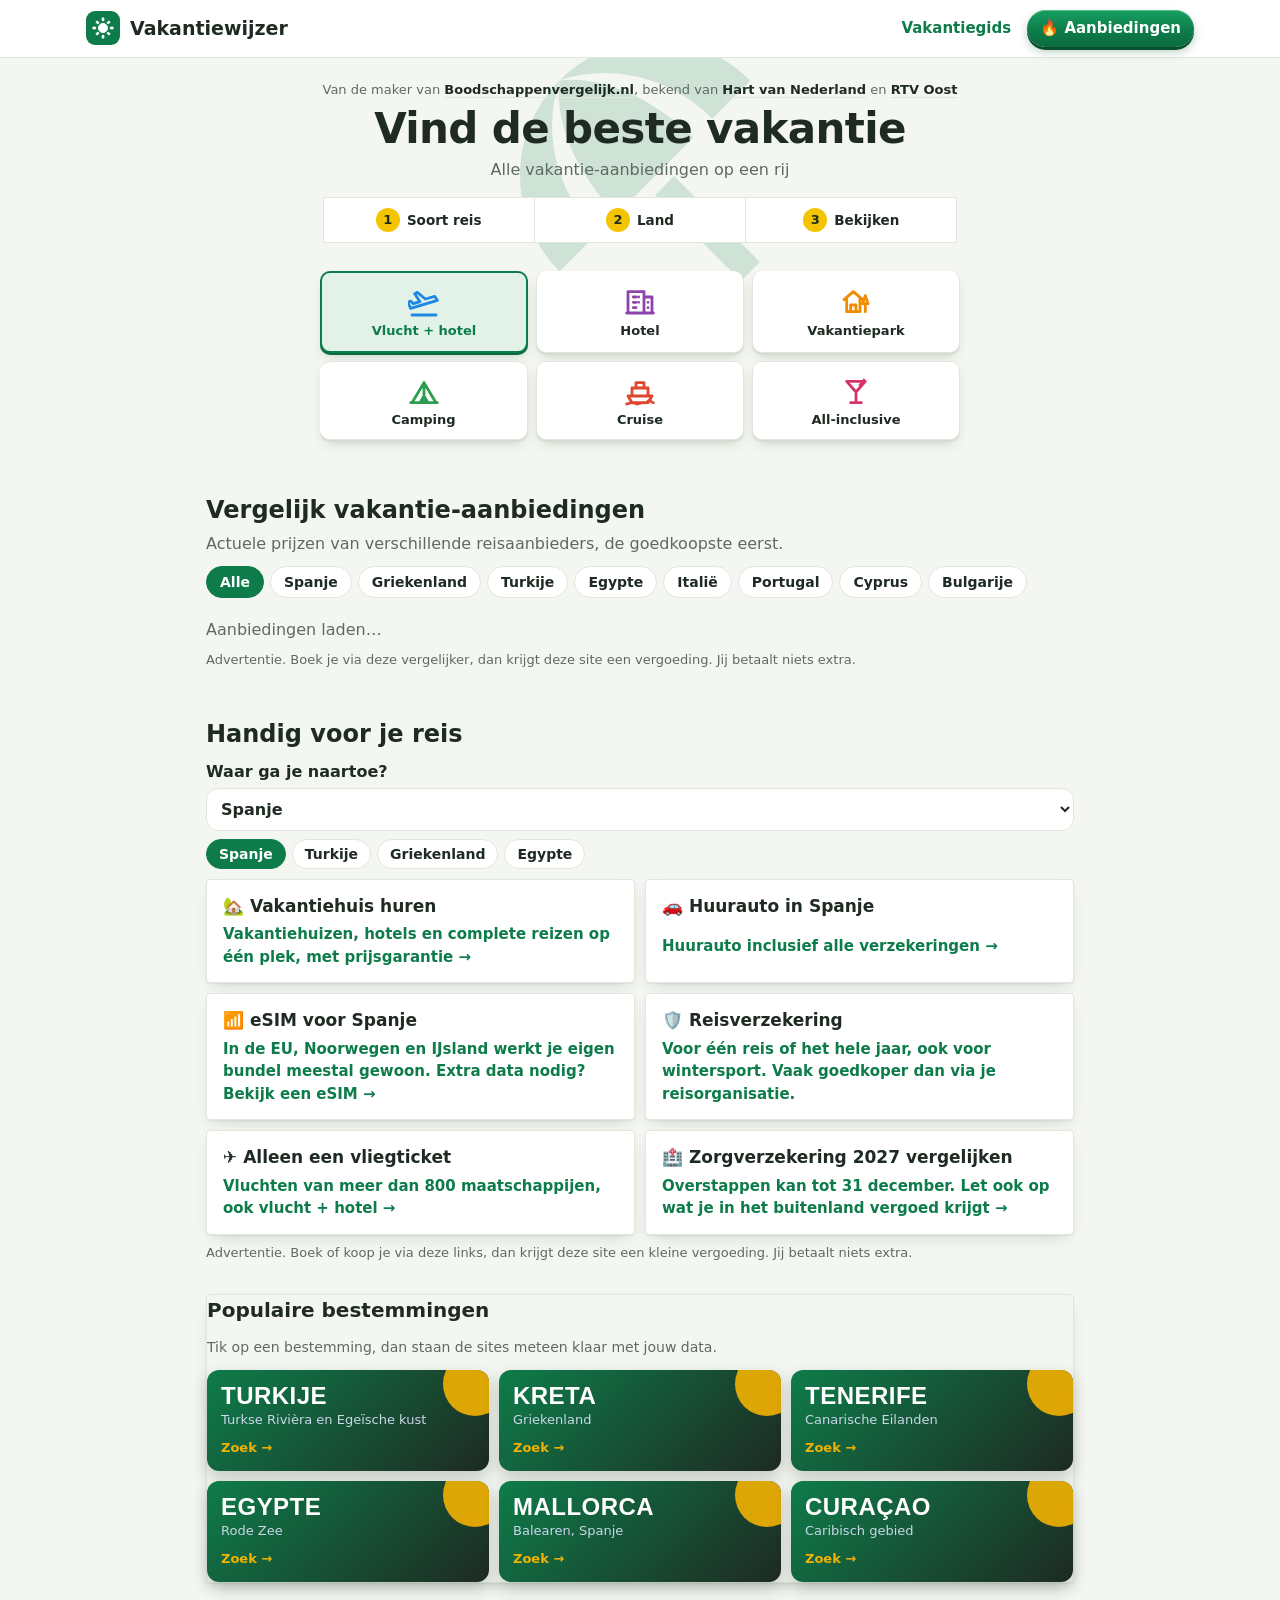
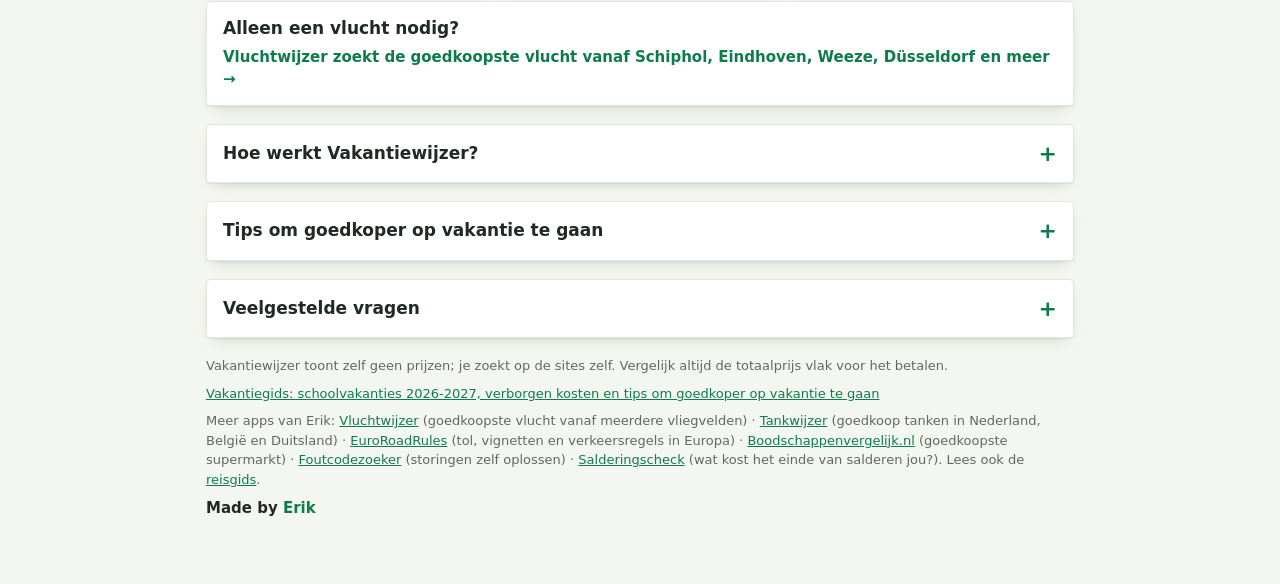
==== commit b8291b6c: "Vakantiehuis huren-blok (Daisycon, Sembo) bovenaan Handig voor je reis Co-Authored-By: Claude Opus 5" ====
--- a/site/index.html
+++ b/site/index.html
@@ -380,6 +380,7 @@
   <label class="rp-l"><span>Waar ga je naartoe?</span><select id="rpLand"><option value="0">Spanje</option><option value="1">Italië</option><option value="2">Portugal</option><option value="3">Griekenland</option><option value="4">Turkije</option><option value="5">Frankrijk</option><option value="6">Kroatië</option><option value="7">Cyprus</option><option value="8">Malta</option><option value="9">IJsland</option><option value="10">Noorwegen</option><option value="11">Oostenrijk</option><option value="12">Zwitserland</option><option value="13">Duitsland</option><option value="14">Engeland</option><option value="15">Schotland</option><option value="16">Ierland</option><option value="17">Marokko</option><option value="18">Curaçao</option><option value="19">Egypte</option><option value="20">Tunesië</option><option value="21">Kaapverdië</option><option value="22">Dubai (VAE)</option><option value="23">Verenigde Staten</option><option value="24">Mexico</option><option value="25">Dominicaanse Republiek</option><option value="26">Aruba</option><option value="27">Thailand</option><option value="28">Indonesië / Bali</option><option value="29">Japan</option></select></label>
   <div class="rp-chips"><button type="button" data-rp="0">Spanje</button><button type="button" data-rp="4">Turkije</button><button type="button" data-rp="3">Griekenland</button><button type="button" data-rp="19">Egypte</button></div>
   <div class="pgrid">
+    <a class="sister" rel="sponsored noopener" target="_blank" href="https://glp8.net/c/?si=20811&amp;li=1881767&amp;wi=448364&amp;ws=vakantiewijzer-sembo"><b>🏡 Vakantiehuis huren</b><span>Vakantiehuizen, hotels en complete reizen op één plek, met prijsgarantie →</span></a>
     <a class="sister" id="rpCar" rel="sponsored noopener" target="_blank" href="https://www.awin1.com/cread.php?awinmid=128671&amp;awinaffid=3152283&amp;clickref=vakantiewijzer"><b id="rpCarB">🚗 Huurauto in Spanje</b><span>Huurauto inclusief alle verzekeringen →</span></a>
     <a class="sister" id="rpSim" rel="sponsored noopener" target="_blank" href="https://www.awin1.com/cread.php?awinmid=128623&amp;awinaffid=3152283&amp;clickref=vakantiewijzer"><b id="rpSimB">📶 eSIM voor Spanje</b><span id="rpSimT">Mobiel internet zonder dure roaming →</span></a>
     <a class="sister" rel="sponsored noopener" target="_blank" href="https://www.awin1.com/cread.php?awinmid=78144&amp;awinaffid=3152283&amp;clickref=vakantiewijzer&amp;ued=https%3A%2F%2Fwww.hansemerkur.nl%2Freisverzekeringen"><b>🛡️ Reisverzekering</b><span>Voor één reis of het hele jaar, ook voor wintersport. Vaak goedkoper dan via je reisorganisatie.</span></a>
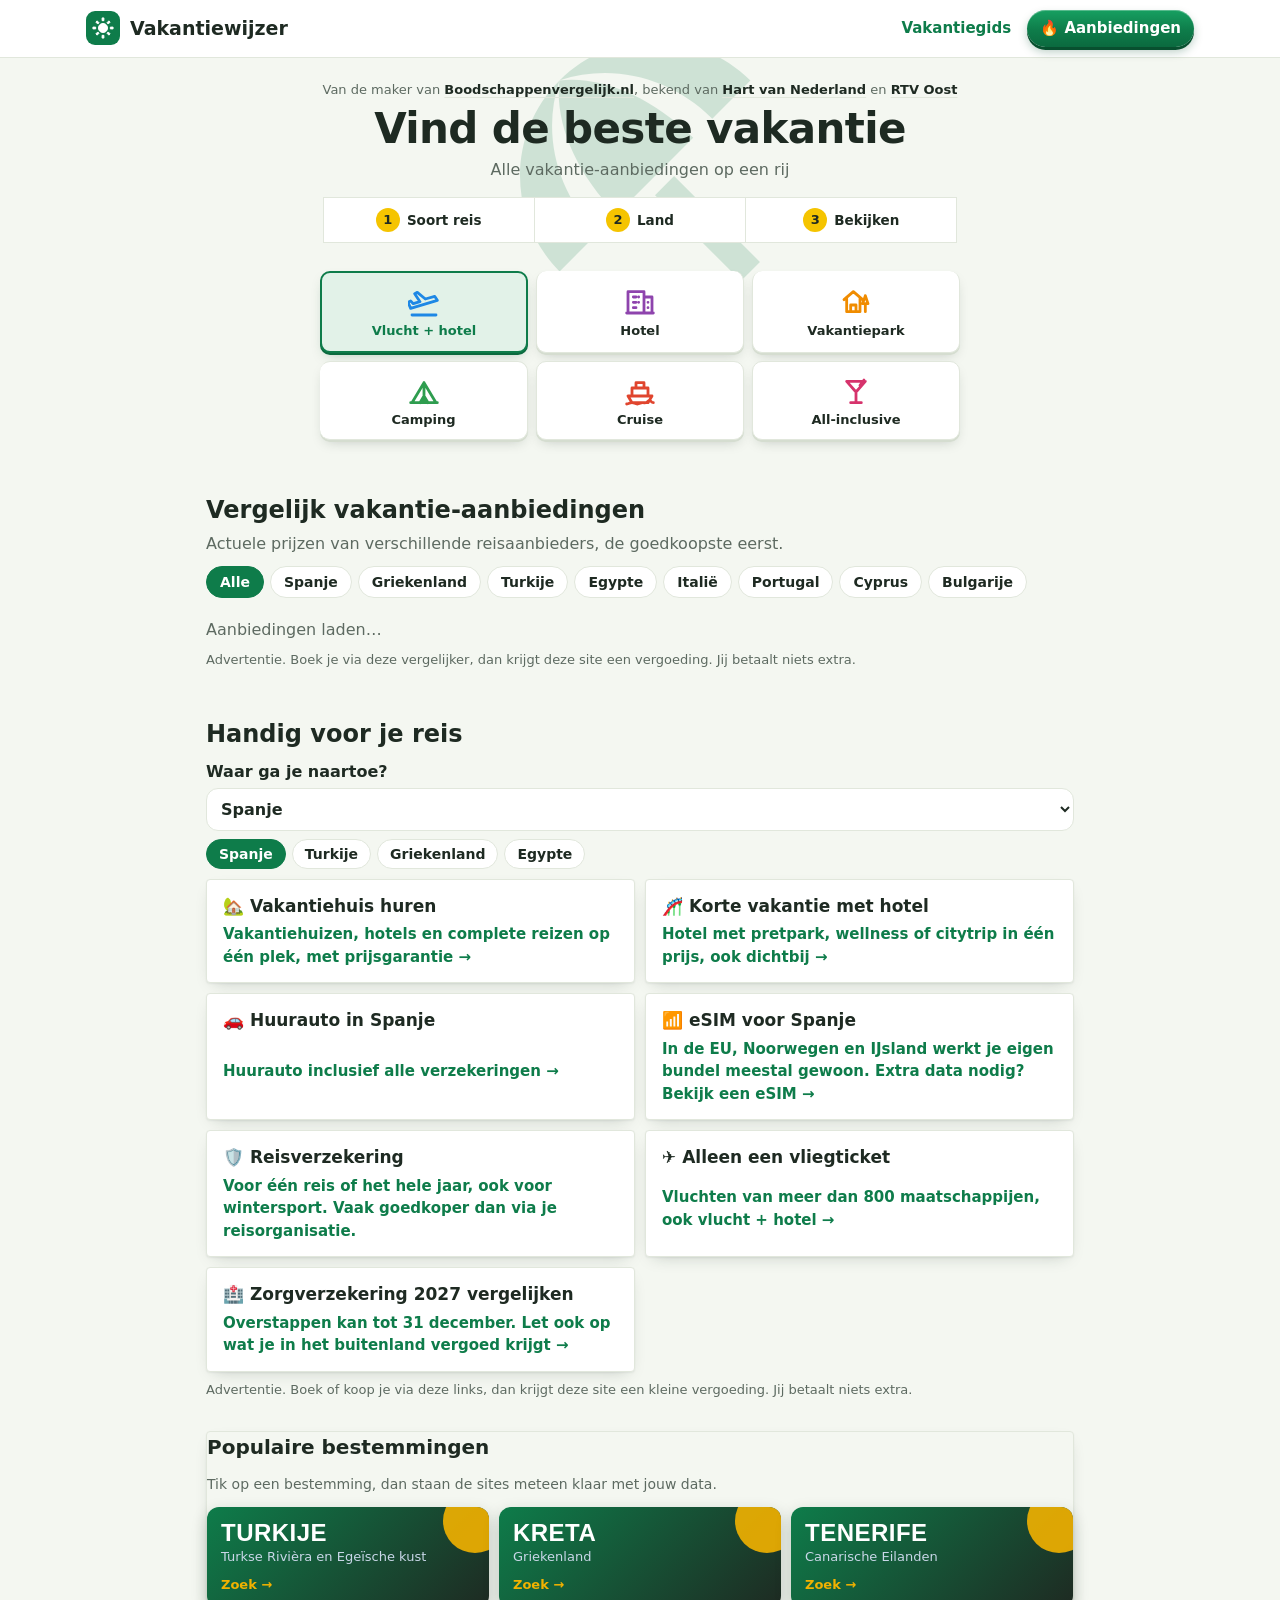
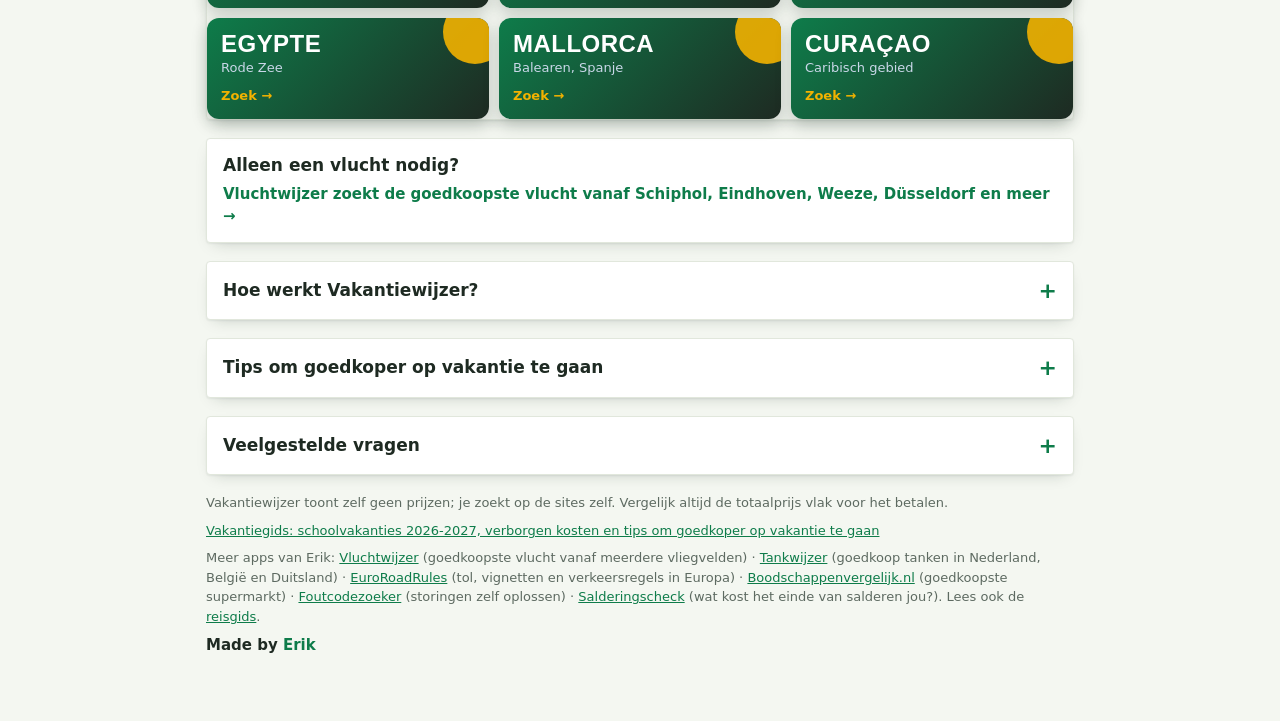
==== commit 2d6f62d2: "Korte vakantie met hotel (Awin, Travelcircus) bij Handig voor je reis Co-Authored-By: Claude Opus 5." ====
--- a/site/index.html
+++ b/site/index.html
@@ -381,6 +381,7 @@
   <div class="rp-chips"><button type="button" data-rp="0">Spanje</button><button type="button" data-rp="4">Turkije</button><button type="button" data-rp="3">Griekenland</button><button type="button" data-rp="19">Egypte</button></div>
   <div class="pgrid">
     <a class="sister" rel="sponsored noopener" target="_blank" href="https://glp8.net/c/?si=20811&amp;li=1881767&amp;wi=448364&amp;ws=vakantiewijzer-sembo"><b>🏡 Vakantiehuis huren</b><span>Vakantiehuizen, hotels en complete reizen op één plek, met prijsgarantie →</span></a>
+    <a class="sister" rel="sponsored noopener" target="_blank" href="https://www.awin1.com/cread.php?awinmid=20381&amp;awinaffid=3152283&amp;clickref=vakantiewijzer&amp;ued=https%3A%2F%2Fwww.travelcircus.nl%2Fhotel-aanbieding"><b>🎢 Korte vakantie met hotel</b><span>Hotel met pretpark, wellness of citytrip in één prijs, ook dichtbij →</span></a>
     <a class="sister" id="rpCar" rel="sponsored noopener" target="_blank" href="https://www.awin1.com/cread.php?awinmid=128671&amp;awinaffid=3152283&amp;clickref=vakantiewijzer"><b id="rpCarB">🚗 Huurauto in Spanje</b><span>Huurauto inclusief alle verzekeringen →</span></a>
     <a class="sister" id="rpSim" rel="sponsored noopener" target="_blank" href="https://www.awin1.com/cread.php?awinmid=128623&amp;awinaffid=3152283&amp;clickref=vakantiewijzer"><b id="rpSimB">📶 eSIM voor Spanje</b><span id="rpSimT">Mobiel internet zonder dure roaming →</span></a>
     <a class="sister" rel="sponsored noopener" target="_blank" href="https://www.awin1.com/cread.php?awinmid=78144&amp;awinaffid=3152283&amp;clickref=vakantiewijzer&amp;ued=https%3A%2F%2Fwww.hansemerkur.nl%2Freisverzekeringen"><b>🛡️ Reisverzekering</b><span>Voor één reis of het hele jaar, ook voor wintersport. Vaak goedkoper dan via je reisorganisatie.</span></a>
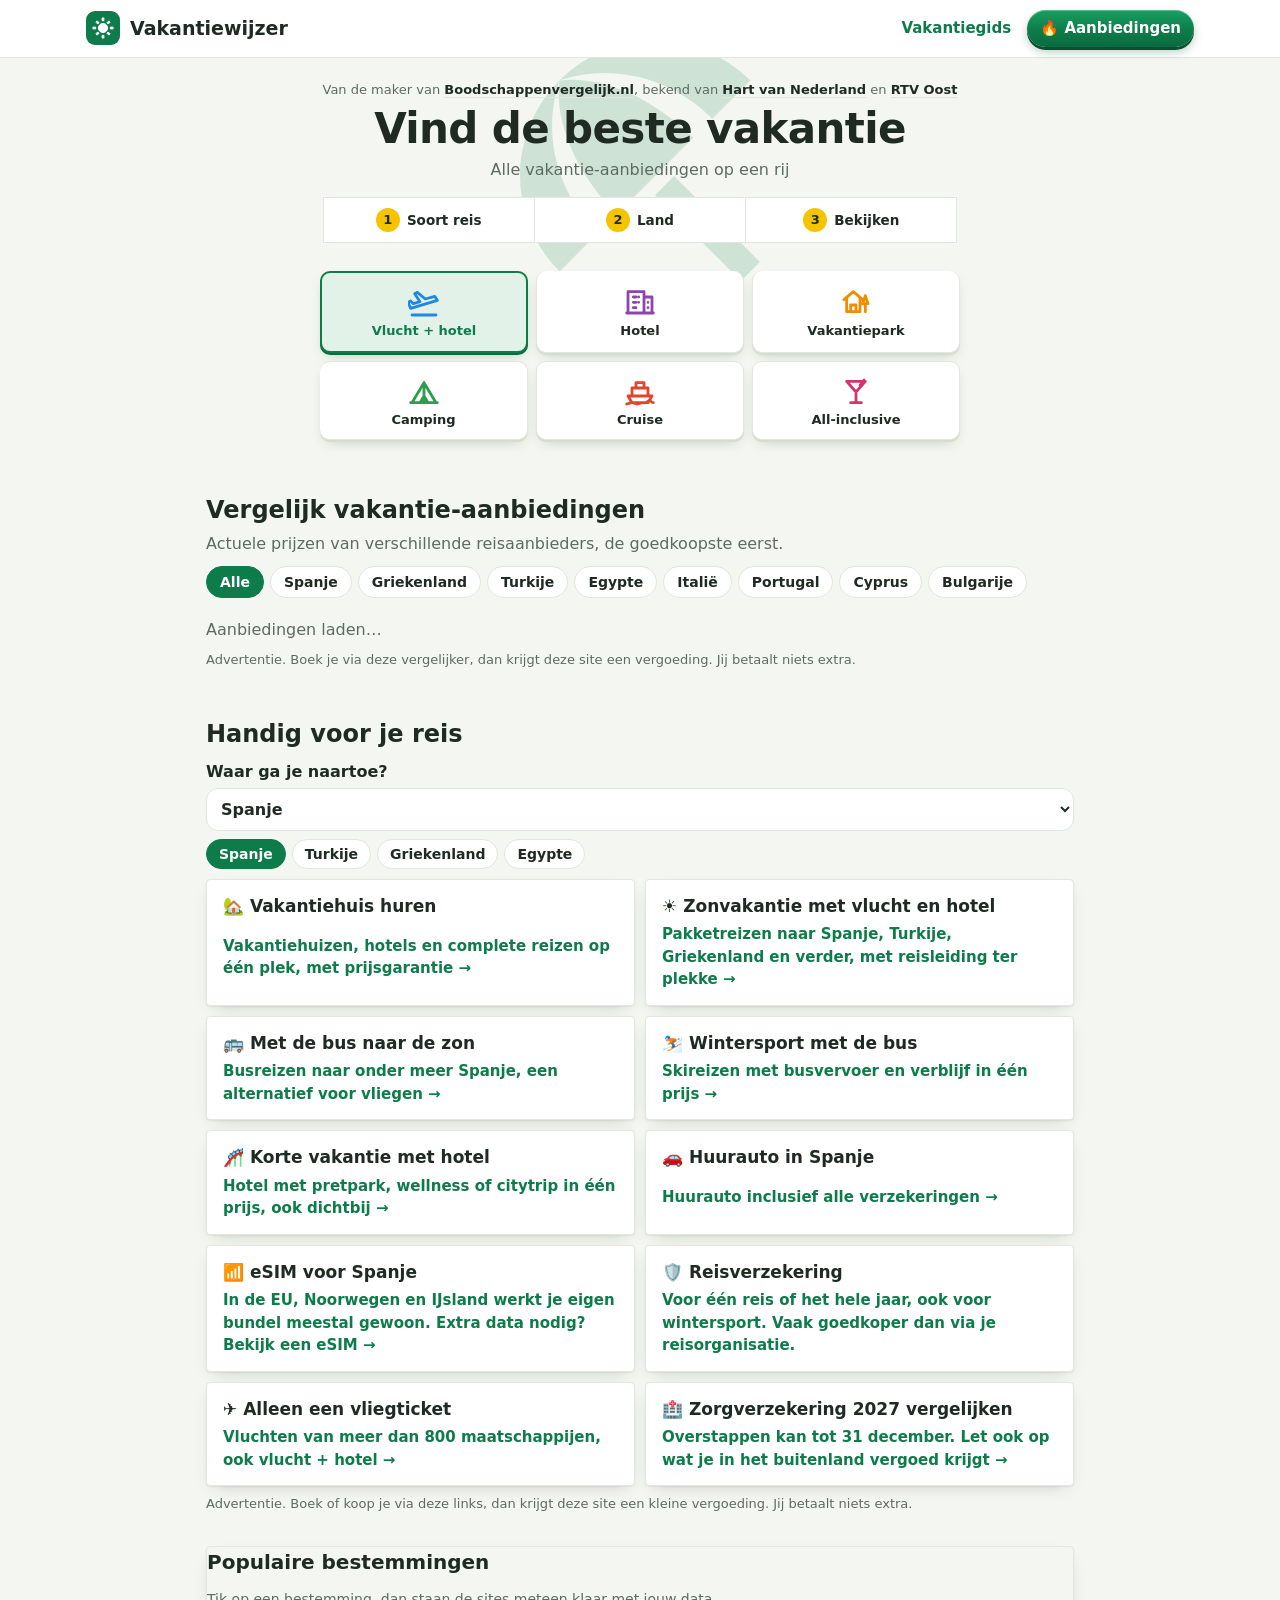
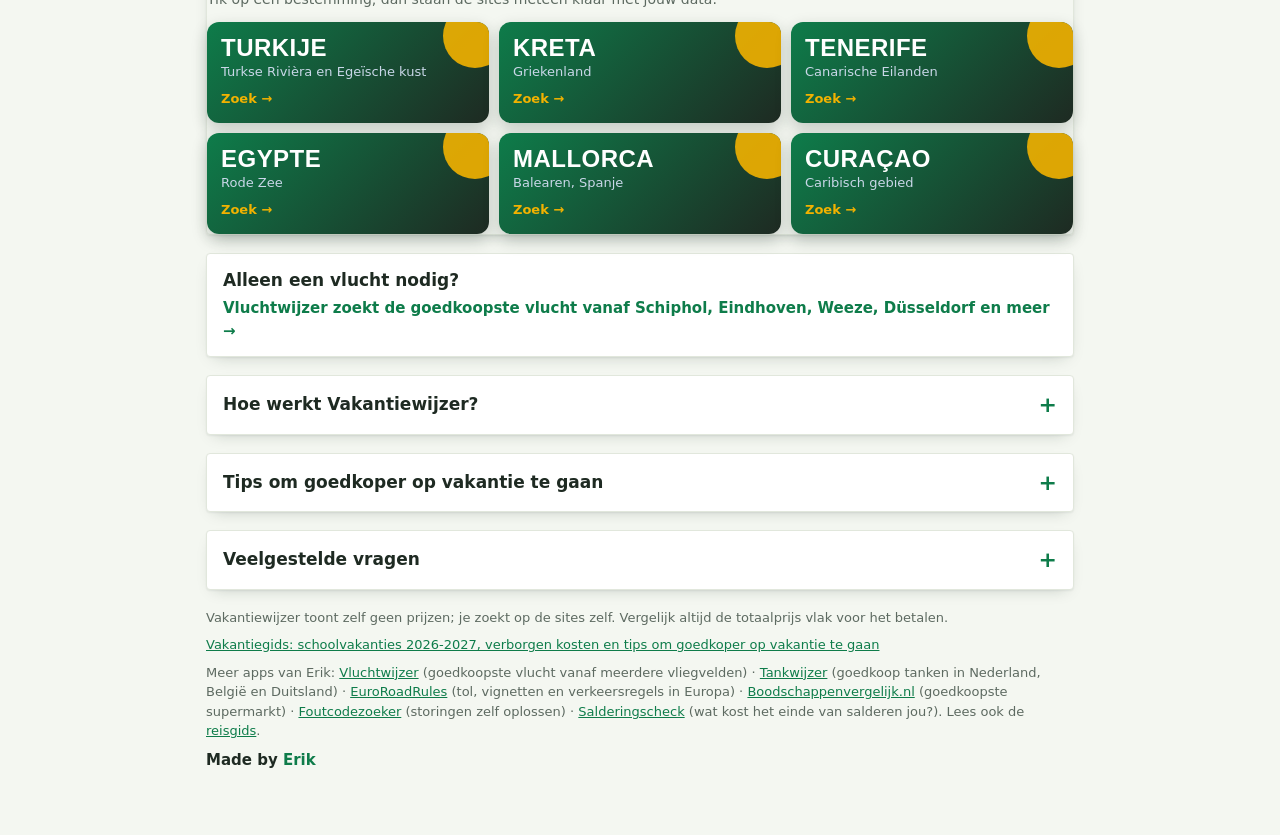
==== commit b28593fc: "Tegels voor zonvakanties, busreizen en wintersport per bus Co-Authored-By: Claude Opus 5.5 <noreply@" ====
--- a/site/index.html
+++ b/site/index.html
@@ -381,6 +381,9 @@
   <div class="rp-chips"><button type="button" data-rp="0">Spanje</button><button type="button" data-rp="4">Turkije</button><button type="button" data-rp="3">Griekenland</button><button type="button" data-rp="19">Egypte</button></div>
   <div class="pgrid">
     <a class="sister" rel="sponsored noopener" target="_blank" href="https://glp8.net/c/?si=20811&amp;li=1881767&amp;wi=448364&amp;ws=vakantiewijzer-sembo"><b>🏡 Vakantiehuis huren</b><span>Vakantiehuizen, hotels en complete reizen op één plek, met prijsgarantie →</span></a>
+    <a class="sister" rel="sponsored noopener" target="_blank" href="https://ds1.nl/c/?si=8300&amp;li=1382752&amp;wi=448364&amp;ws=vakantiewijzer-tegel&amp;dl="><b>☀️ Zonvakantie met vlucht en hotel</b><span>Pakketreizen naar Spanje, Turkije, Griekenland en verder, met reisleiding ter plekke →</span></a>
+    <a class="sister" rel="sponsored noopener" target="_blank" href="https://bdt9.net/c/?si=18643&amp;li=1802422&amp;wi=448364&amp;ws=vakantiewijzer-tegel&amp;dl="><b>🚌 Met de bus naar de zon</b><span>Busreizen naar onder meer Spanje, een alternatief voor vliegen →</span></a>
+    <a class="sister" rel="sponsored noopener" target="_blank" href="https://glp8.net/c/?si=21198&amp;li=1902965&amp;wi=448364&amp;ws=vakantiewijzer-tegel&amp;dl="><b>⛷️ Wintersport met de bus</b><span>Skireizen met busvervoer en verblijf in één prijs →</span></a>
     <a class="sister" rel="sponsored noopener" target="_blank" href="https://www.awin1.com/cread.php?awinmid=20381&amp;awinaffid=3152283&amp;clickref=vakantiewijzer&amp;ued=https%3A%2F%2Fwww.travelcircus.nl%2Fhotel-aanbieding"><b>🎢 Korte vakantie met hotel</b><span>Hotel met pretpark, wellness of citytrip in één prijs, ook dichtbij →</span></a>
     <a class="sister" id="rpCar" rel="sponsored noopener" target="_blank" href="https://www.awin1.com/cread.php?awinmid=128671&amp;awinaffid=3152283&amp;clickref=vakantiewijzer"><b id="rpCarB">🚗 Huurauto in Spanje</b><span>Huurauto inclusief alle verzekeringen →</span></a>
     <a class="sister" id="rpSim" rel="sponsored noopener" target="_blank" href="https://www.awin1.com/cread.php?awinmid=128623&amp;awinaffid=3152283&amp;clickref=vakantiewijzer"><b id="rpSimB">📶 eSIM voor Spanje</b><span id="rpSimT">Mobiel internet zonder dure roaming →</span></a>
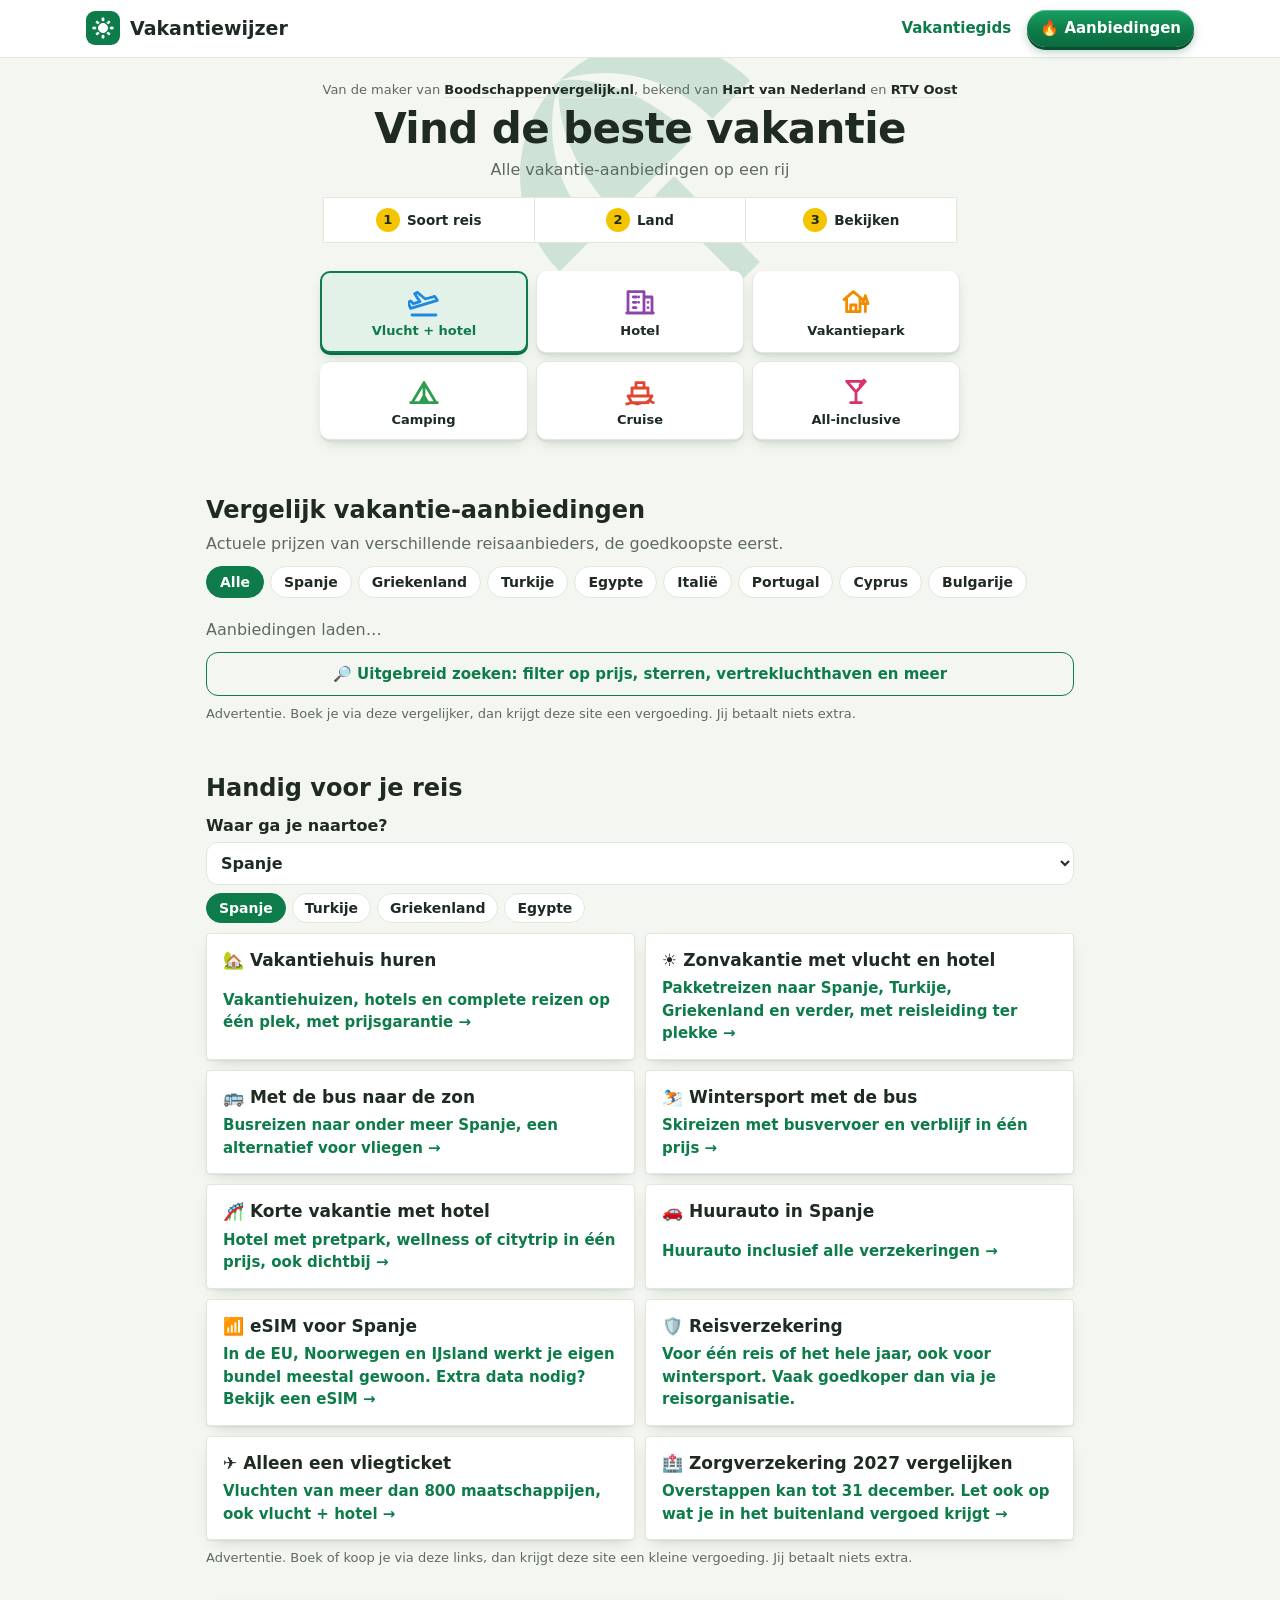
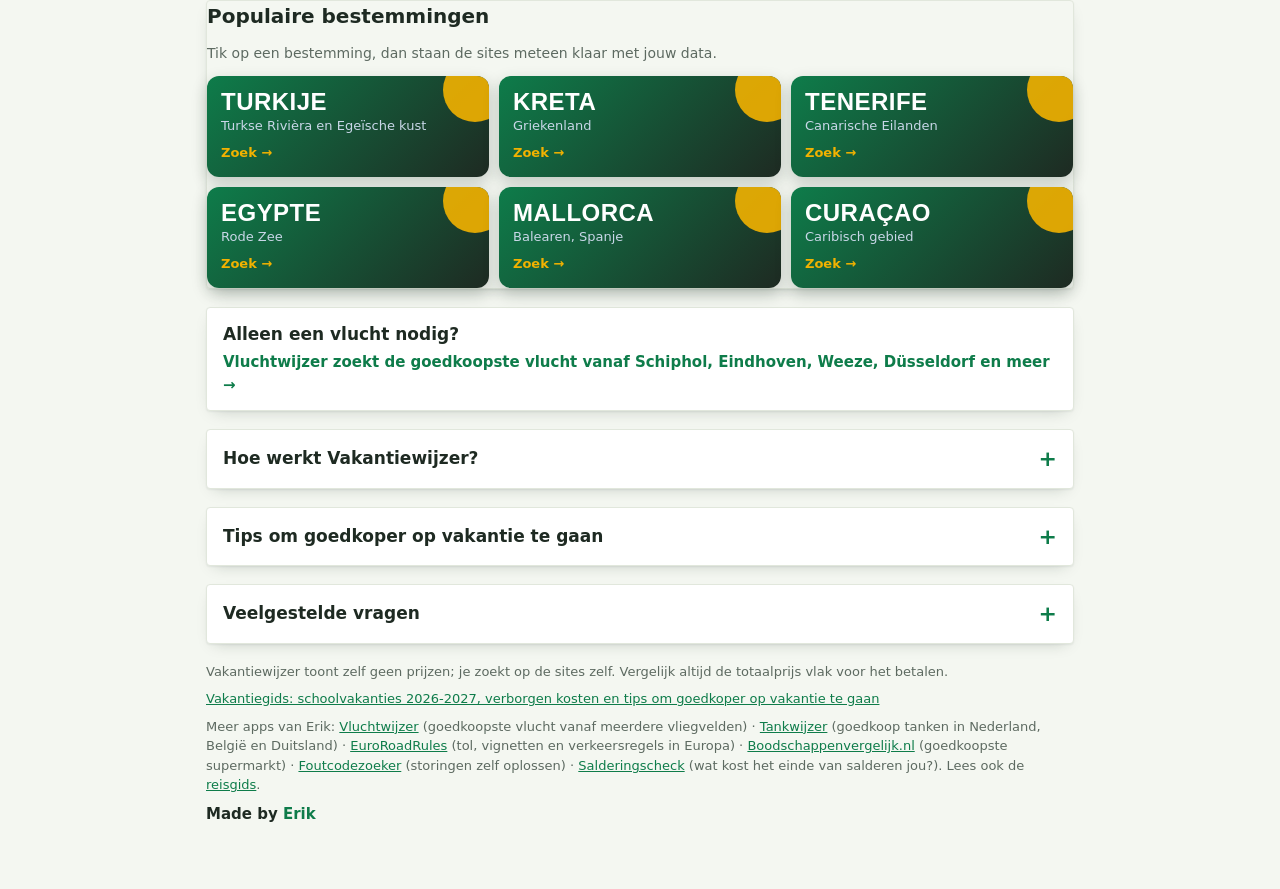
==== commit 63a30eeb: "Vakantievergelijker: knop voor uitgebreid zoeken met alle filters en meer resultaten Co-Authored-By:" ====
--- a/site/index.html
+++ b/site/index.html
@@ -354,23 +354,25 @@
   <iframe class="dcv-frame" id="dcvFrame" title="Vergelijk vakantie-aanbiedingen" scrolling="no"></iframe>
   <p class="dcv-laden" id="dcvLaden">Aanbiedingen laden…</p>
   <button type="button" class="dcv-meer" id="dcvMeer" hidden>Toon meer aanbiedingen</button>
+  <button type="button" class="dcv-meer" id="dcvFilt" aria-pressed="false">🔎 Uitgebreid zoeken: filter op prijs, sterren, vertrekluchthaven en meer</button>
   <p class="ad">Advertentie. Boek je via deze vergelijker, dan krijgt deze site een vergoeding. Jij betaalt niets extra.</p>
 </section>
-<script>(function(){var C={"mediaId": 448364, "subId": "vakantiewijzer", "extra": {}},cc="",n=3,fr=document.getElementById("dcvFrame"),ro=null,gestart=false;
+<script>(function(){var C={"mediaId": 448364, "subId": "vakantiewijzer", "extra": {}},cc="",n=3,F=false,fr=document.getElementById("dcvFrame"),ro=null,gestart=false;
 function hoogte(){try{var d=fr.contentDocument;if(d&&d.body){var h=d.body.scrollHeight;if(h>40){fr.style.height=h+"px";document.getElementById("dcvLaden").hidden=true;document.getElementById("dcvMeer").hidden=false;}}}catch(e){}}
 function laad(){var f={};for(var k in C.extra)f[k]=C.extra[k];if(cc)f.destinationCountry={value:[cc]};
-var c={mediaId:C.mediaId,subId:C.subId+(cc?"-"+cc.toLowerCase():""),language:"nl",limit:n,limitSplit:n,showFilters:false,filter:f};
+var c={mediaId:C.mediaId,subId:C.subId+(cc?"-"+cc.toLowerCase():""),language:"nl",limit:n,limitSplit:n,showFilters:F,filter:f};
 fr.style.height="0px";document.getElementById("dcvLaden").hidden=false;document.getElementById("dcvMeer").hidden=true;
 fr.srcdoc='<!doctype html><html><head><meta charset="utf-8"><meta name="viewport" content="width=device-width,initial-scale=1"><base target="_blank"><style>html,body{margin:0;background:transparent}</style></head><body><div class="dc-tool dc-vacation-tool" data-config=\''+JSON.stringify(c).replace(/'/g,"&#39;")+'\'></div><script src="https://daisycon.tools/vacation/app.js"><\/script></body></html>';}
 fr.addEventListener("load",function(){try{if(ro)ro.disconnect();ro=new ResizeObserver(hoogte);ro.observe(fr.contentDocument.body);}catch(e){}hoogte();setTimeout(hoogte,1500);setTimeout(hoogte,4000);});
-document.querySelector("#aanbod .dcv-chips").addEventListener("click",function(e){var b=e.target.closest("[data-cc]");if(!b)return;cc=b.dataset.cc;n=3;
+document.querySelector("#aanbod .dcv-chips").addEventListener("click",function(e){var b=e.target.closest("[data-cc]");if(!b)return;cc=b.dataset.cc;n=F?12:3;
 document.querySelectorAll("#aanbod [data-cc]").forEach(function(x){x.classList.toggle("on",x===b);});laad();});
 document.getElementById("dcvMeer").addEventListener("click",function(){n+=6;laad();});
+document.getElementById("dcvFilt").addEventListener("click",function(){F=!F;n=F?12:3;this.setAttribute("aria-pressed",String(F));this.textContent=F?"Terug naar de korte lijst":"🔎 Uitgebreid zoeken: filter op prijs, sterren, vertrekluchthaven en meer";gestart=true;laad();});
 function start(){if(gestart)return;gestart=true;laad();}
 var KOP={pakket:"Vergelijk vlucht + hotel",ai:"Vergelijk all-inclusive reizen",hotel:"Vergelijk hotels",park:"Vergelijk vakantieparken",camping:"Vergelijk campings",cruise:"Vergelijk vakantie-aanbiedingen"};
 window.dcvSoort=function(t,stil){var sec=document.getElementById("aanbod");if(sec)sec.hidden=(t==="cruise");if(t==="cruise")return;var x={};if(t==="pakket")x.travelTransportationType={value:["flight"]};if(t==="ai")x.travelTransportationType={value:["ai"]};if(t==="hotel")x.accommodationType={value:["hotel"]};if(t==="park")x.accommodationType={value:["bungalow","chalet","mobilehome"]};if(t==="camping")x.accommodationType={value:["camping spot","tent","mobilehome"]};
 var geenAI={ES:1,IT:1,PT:1};document.querySelectorAll("#aanbod [data-cc]").forEach(function(b){b.hidden=(t==="ai"&&geenAI[b.dataset.cc]===1);});if(t==="ai"&&geenAI[cc]===1){cc="";document.querySelectorAll("#aanbod [data-cc]").forEach(function(b){b.classList.toggle("on",b.dataset.cc==="");});}
-C.extra=x;n=3;gestart=true;document.getElementById("dcvH").textContent=KOP[t]||"Vergelijk vakantie-aanbiedingen";laad();
+C.extra=x;n=F?12:3;gestart=true;document.getElementById("dcvH").textContent=KOP[t]||"Vergelijk vakantie-aanbiedingen";laad();
 if(!stil){var el=document.getElementById("aanbod");if(el)el.scrollIntoView({behavior:"smooth",block:"start"});}};
 if("IntersectionObserver" in window){var io=new IntersectionObserver(function(es){if(es.some(function(x){return x.isIntersecting;})){io.disconnect();start();}},{rootMargin:"600px"});io.observe(document.getElementById("aanbod"));}else start();})();</script>
 <!-- dcv:end -->
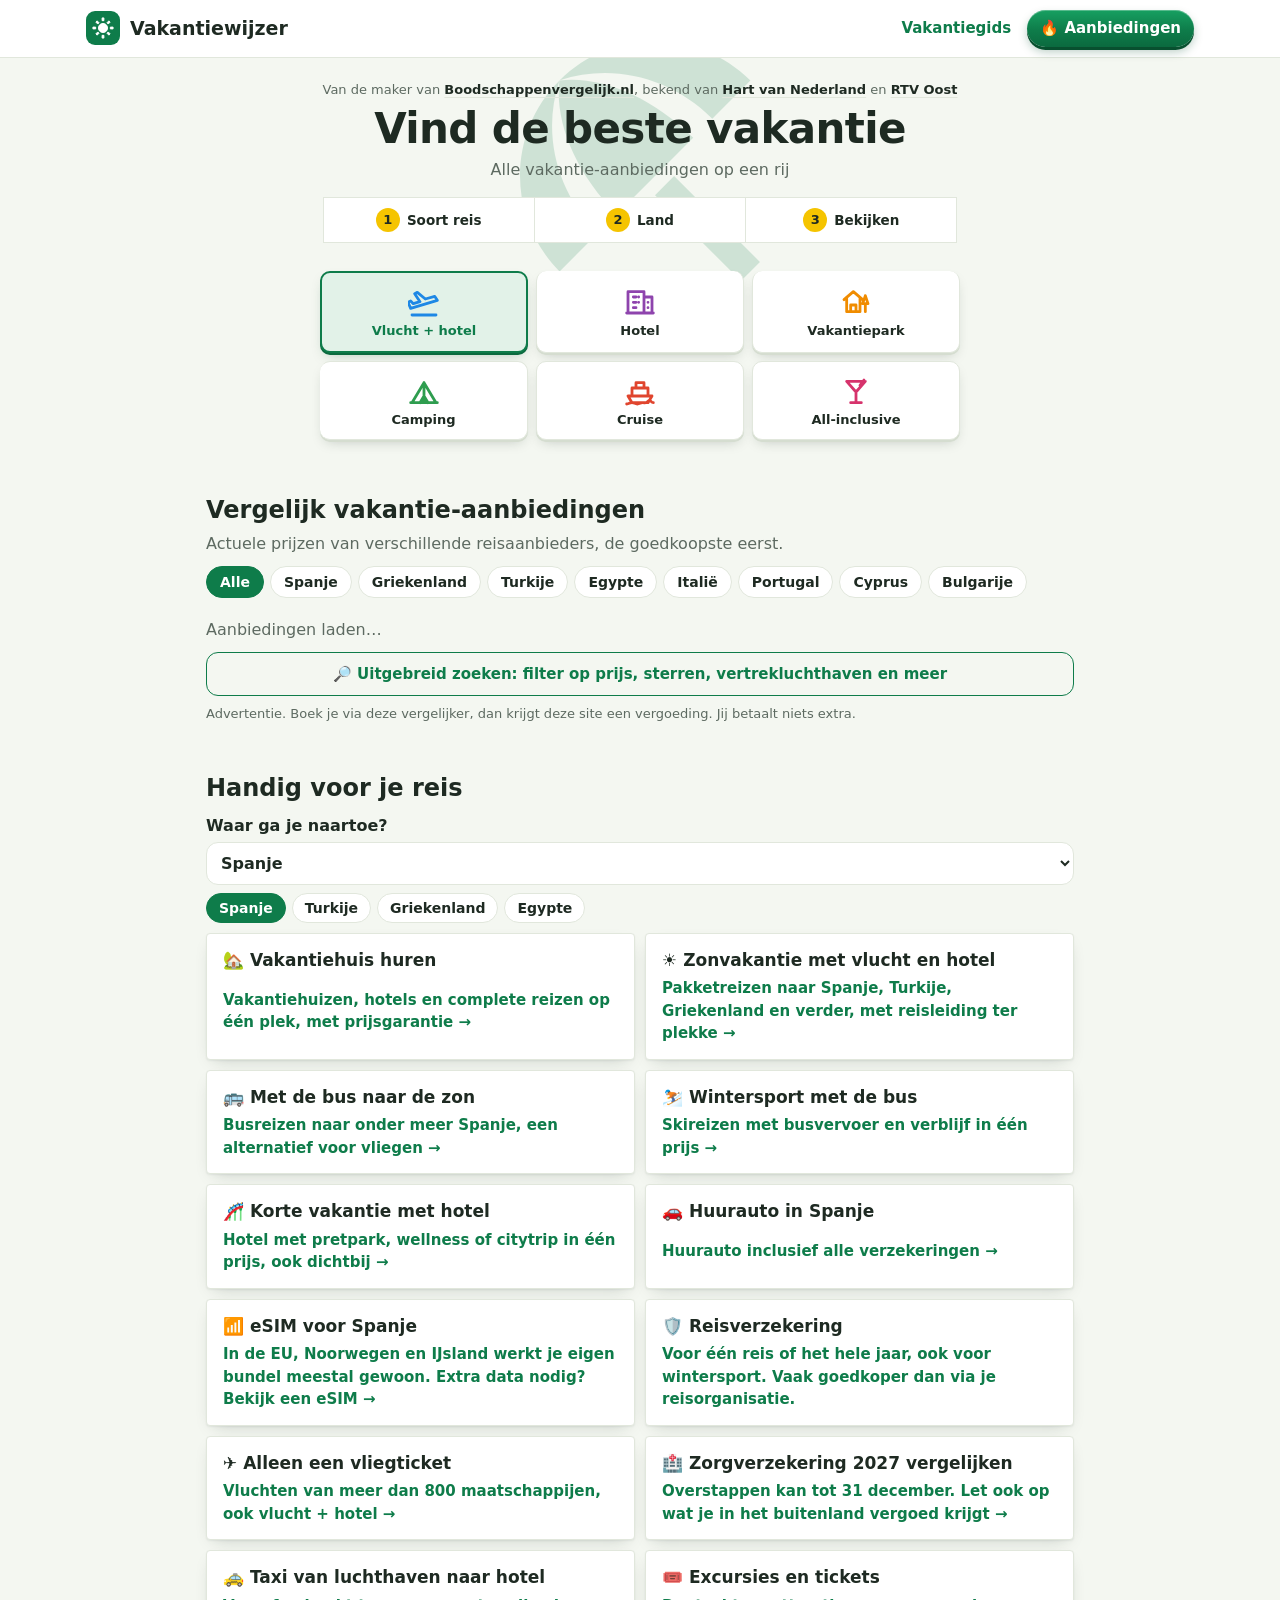
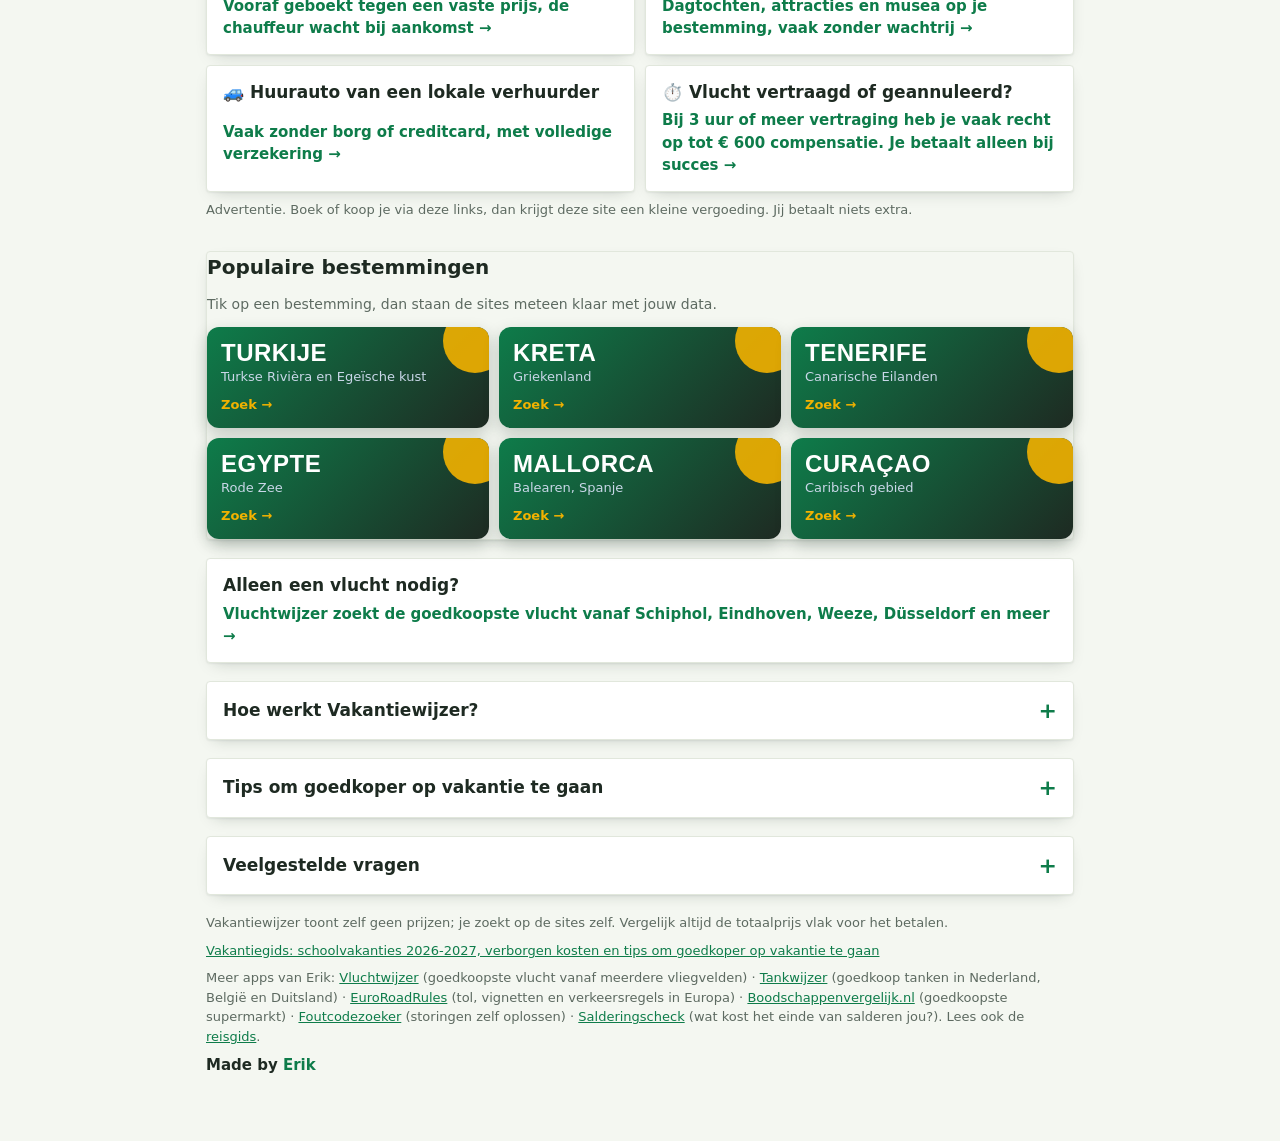
==== commit 97025669: "Reistegels: luchthaventaxi, excursies, lokale huurauto en vluchtcompensatie Co-Authored-By: Claude O" ====
--- a/site/index.html
+++ b/site/index.html
@@ -392,6 +392,10 @@
     <a class="sister" rel="sponsored noopener" target="_blank" href="https://www.awin1.com/cread.php?awinmid=78144&amp;awinaffid=3152283&amp;clickref=vakantiewijzer&amp;ued=https%3A%2F%2Fwww.hansemerkur.nl%2Freisverzekeringen"><b>🛡️ Reisverzekering</b><span>Voor één reis of het hele jaar, ook voor wintersport. Vaak goedkoper dan via je reisorganisatie.</span></a>
     <a class="sister" rel="sponsored noopener" target="_blank" href="https://www.awin1.com/cread.php?awinmid=63484&amp;awinaffid=3152283&amp;clickref=vakantiewijzer&amp;ued=https%3A%2F%2Fwww.vliegwinkel.nl%2F"><b>✈️ Alleen een vliegticket</b><span>Vluchten van meer dan 800 maatschappijen, ook vlucht + hotel →</span></a>
     <a class="sister" rel="sponsored noopener" target="_blank" href="https://www.awin1.com/cread.php?awinmid=107738&amp;awinaffid=3152283&amp;clickref=vakantiewijzer&amp;ued=https%3A%2F%2Fwww.poliswijzer.nl%2Fzorgverzekering"><b>🏥 Zorgverzekering 2027 vergelijken</b><span>Overstappen kan tot 31 december. Let ook op wat je in het buitenland vergoed krijgt →</span></a>
+    <a class="sister" rel="sponsored noopener" target="_blank" href="https://kiwitaxi.tpk.ro/IIvwbqvd"><b>🚕 Taxi van luchthaven naar hotel</b><span>Vooraf geboekt tegen een vaste prijs, de chauffeur wacht bij aankomst →</span></a>
+    <a class="sister" rel="sponsored noopener" target="_blank" href="https://klook.tpk.ro/vjeFHldx"><b>🎟️ Excursies en tickets</b><span>Dagtochten, attracties en musea op je bestemming, vaak zonder wachtrij →</span></a>
+    <a class="sister" rel="sponsored noopener" target="_blank" href="https://localrent.tpk.ro/GFHQ82HC"><b>🚙 Huurauto van een lokale verhuurder</b><span>Vaak zonder borg of creditcard, met volledige verzekering →</span></a>
+    <a class="sister" rel="sponsored noopener" target="_blank" href="https://airhelp.tpk.ro/oAL8w1XQ"><b>⏱️ Vlucht vertraagd of geannuleerd?</b><span>Bij 3 uur of meer vertraging heb je vaak recht op tot € 600 compensatie. Je betaalt alleen bij succes →</span></a>
   </div>
   <p class="ad">Advertentie. Boek of koop je via deze links, dan krijgt deze site een kleine vergoeding. Jij betaalt niets extra.</p>
 </section>
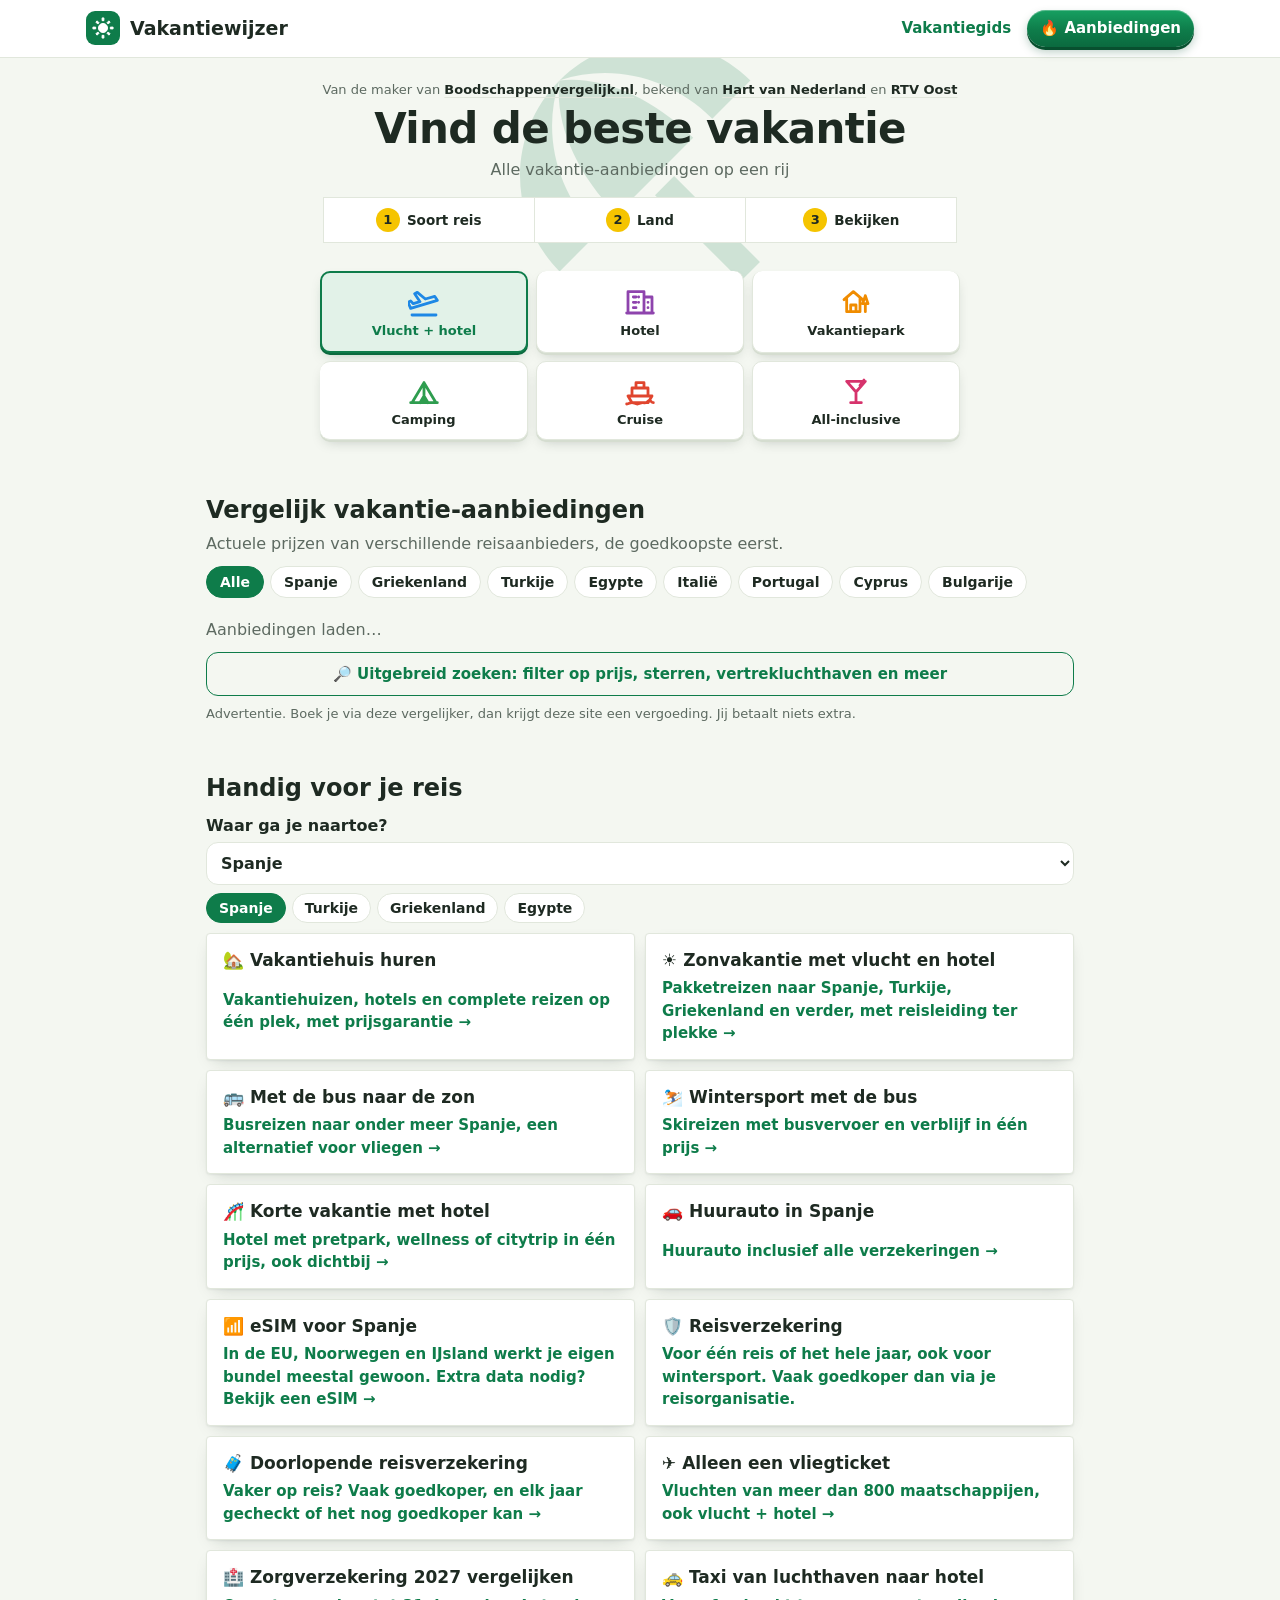
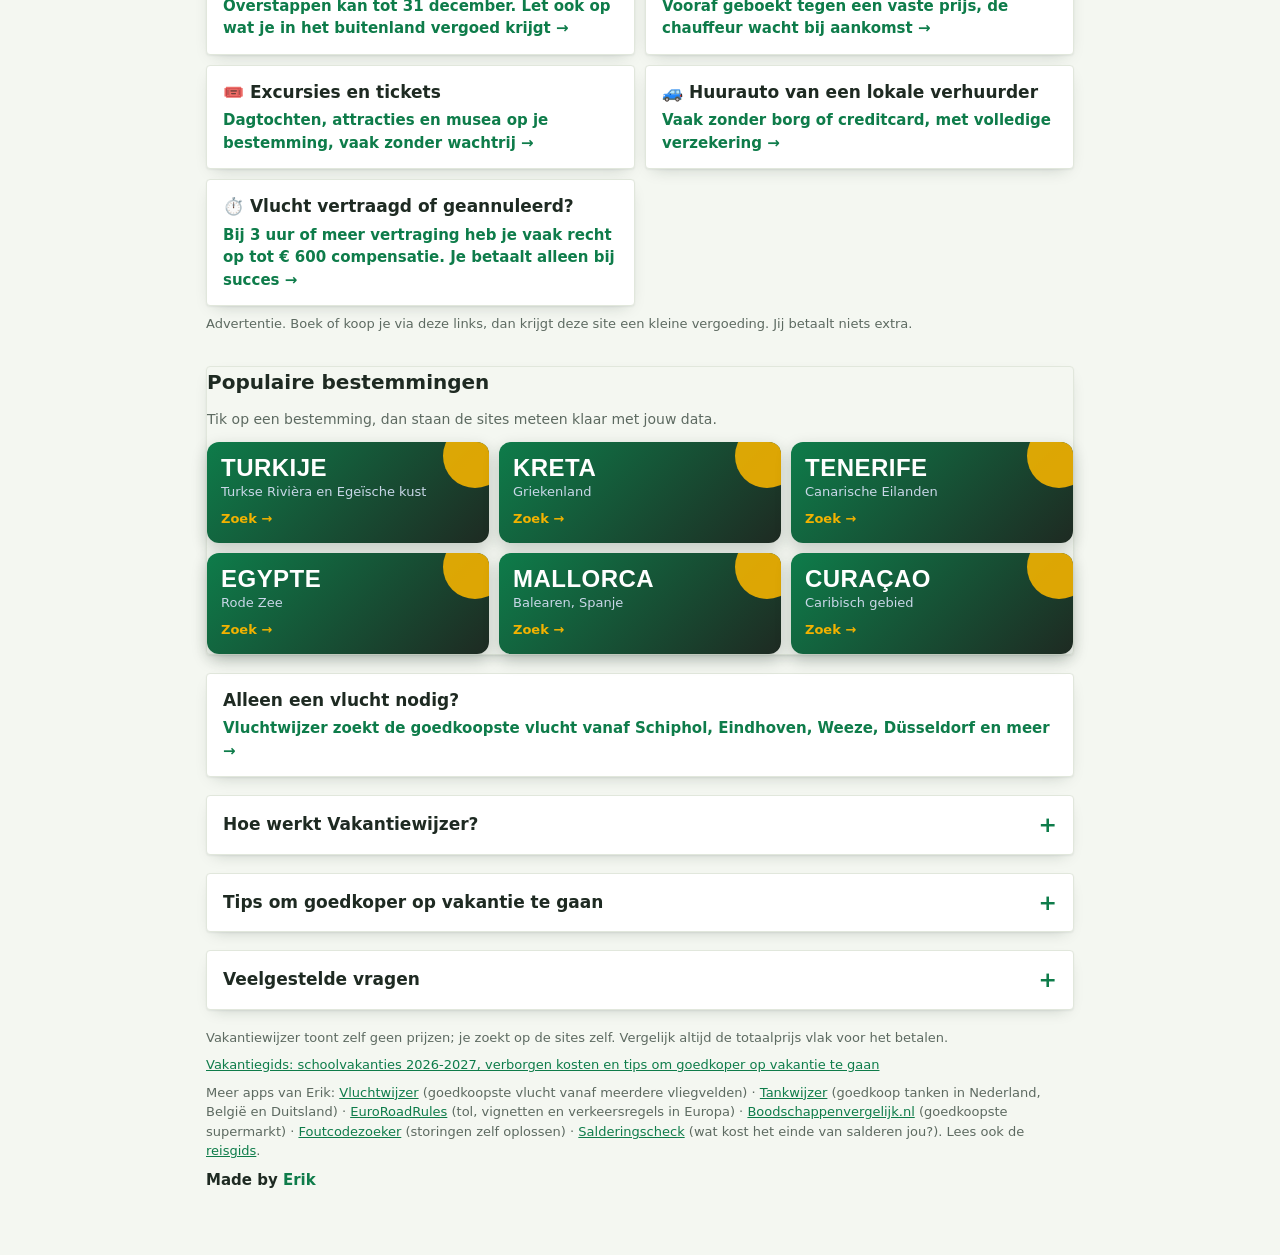
==== commit 5a5a3fff: "Tegel: verzekeringen die elk jaar worden gecheckt Co-Authored-By: Claude Opus 5.5 <noreply@anthropic" ====
--- a/site/index.html
+++ b/site/index.html
@@ -390,6 +390,7 @@
     <a class="sister" id="rpCar" rel="sponsored noopener" target="_blank" href="https://www.awin1.com/cread.php?awinmid=128671&amp;awinaffid=3152283&amp;clickref=vakantiewijzer"><b id="rpCarB">🚗 Huurauto in Spanje</b><span>Huurauto inclusief alle verzekeringen →</span></a>
     <a class="sister" id="rpSim" rel="sponsored noopener" target="_blank" href="https://www.awin1.com/cread.php?awinmid=128623&amp;awinaffid=3152283&amp;clickref=vakantiewijzer"><b id="rpSimB">📶 eSIM voor Spanje</b><span id="rpSimT">Mobiel internet zonder dure roaming →</span></a>
     <a class="sister" rel="sponsored noopener" target="_blank" href="https://www.awin1.com/cread.php?awinmid=78144&amp;awinaffid=3152283&amp;clickref=vakantiewijzer&amp;ued=https%3A%2F%2Fwww.hansemerkur.nl%2Freisverzekeringen"><b>🛡️ Reisverzekering</b><span>Voor één reis of het hele jaar, ook voor wintersport. Vaak goedkoper dan via je reisorganisatie.</span></a>
+    <a class="sister" rel="sponsored noopener" target="_blank" href="https://www.awin1.com/cread.php?awinmid=114590&amp;awinaffid=3152283&amp;clickref=vakantiewijzer&amp;ued=https%3A%2F%2Fwww.surebird.nl%2Fdoorlopende-reisverzekering"><b>🧳 Doorlopende reisverzekering</b><span>Vaker op reis? Vaak goedkoper, en elk jaar gecheckt of het nog goedkoper kan →</span></a>
     <a class="sister" rel="sponsored noopener" target="_blank" href="https://www.awin1.com/cread.php?awinmid=63484&amp;awinaffid=3152283&amp;clickref=vakantiewijzer&amp;ued=https%3A%2F%2Fwww.vliegwinkel.nl%2F"><b>✈️ Alleen een vliegticket</b><span>Vluchten van meer dan 800 maatschappijen, ook vlucht + hotel →</span></a>
     <a class="sister" rel="sponsored noopener" target="_blank" href="https://www.awin1.com/cread.php?awinmid=107738&amp;awinaffid=3152283&amp;clickref=vakantiewijzer&amp;ued=https%3A%2F%2Fwww.poliswijzer.nl%2Fzorgverzekering"><b>🏥 Zorgverzekering 2027 vergelijken</b><span>Overstappen kan tot 31 december. Let ook op wat je in het buitenland vergoed krijgt →</span></a>
     <a class="sister" rel="sponsored noopener" target="_blank" href="https://kiwitaxi.tpk.ro/IIvwbqvd"><b>🚕 Taxi van luchthaven naar hotel</b><span>Vooraf geboekt tegen een vaste prijs, de chauffeur wacht bij aankomst →</span></a>
